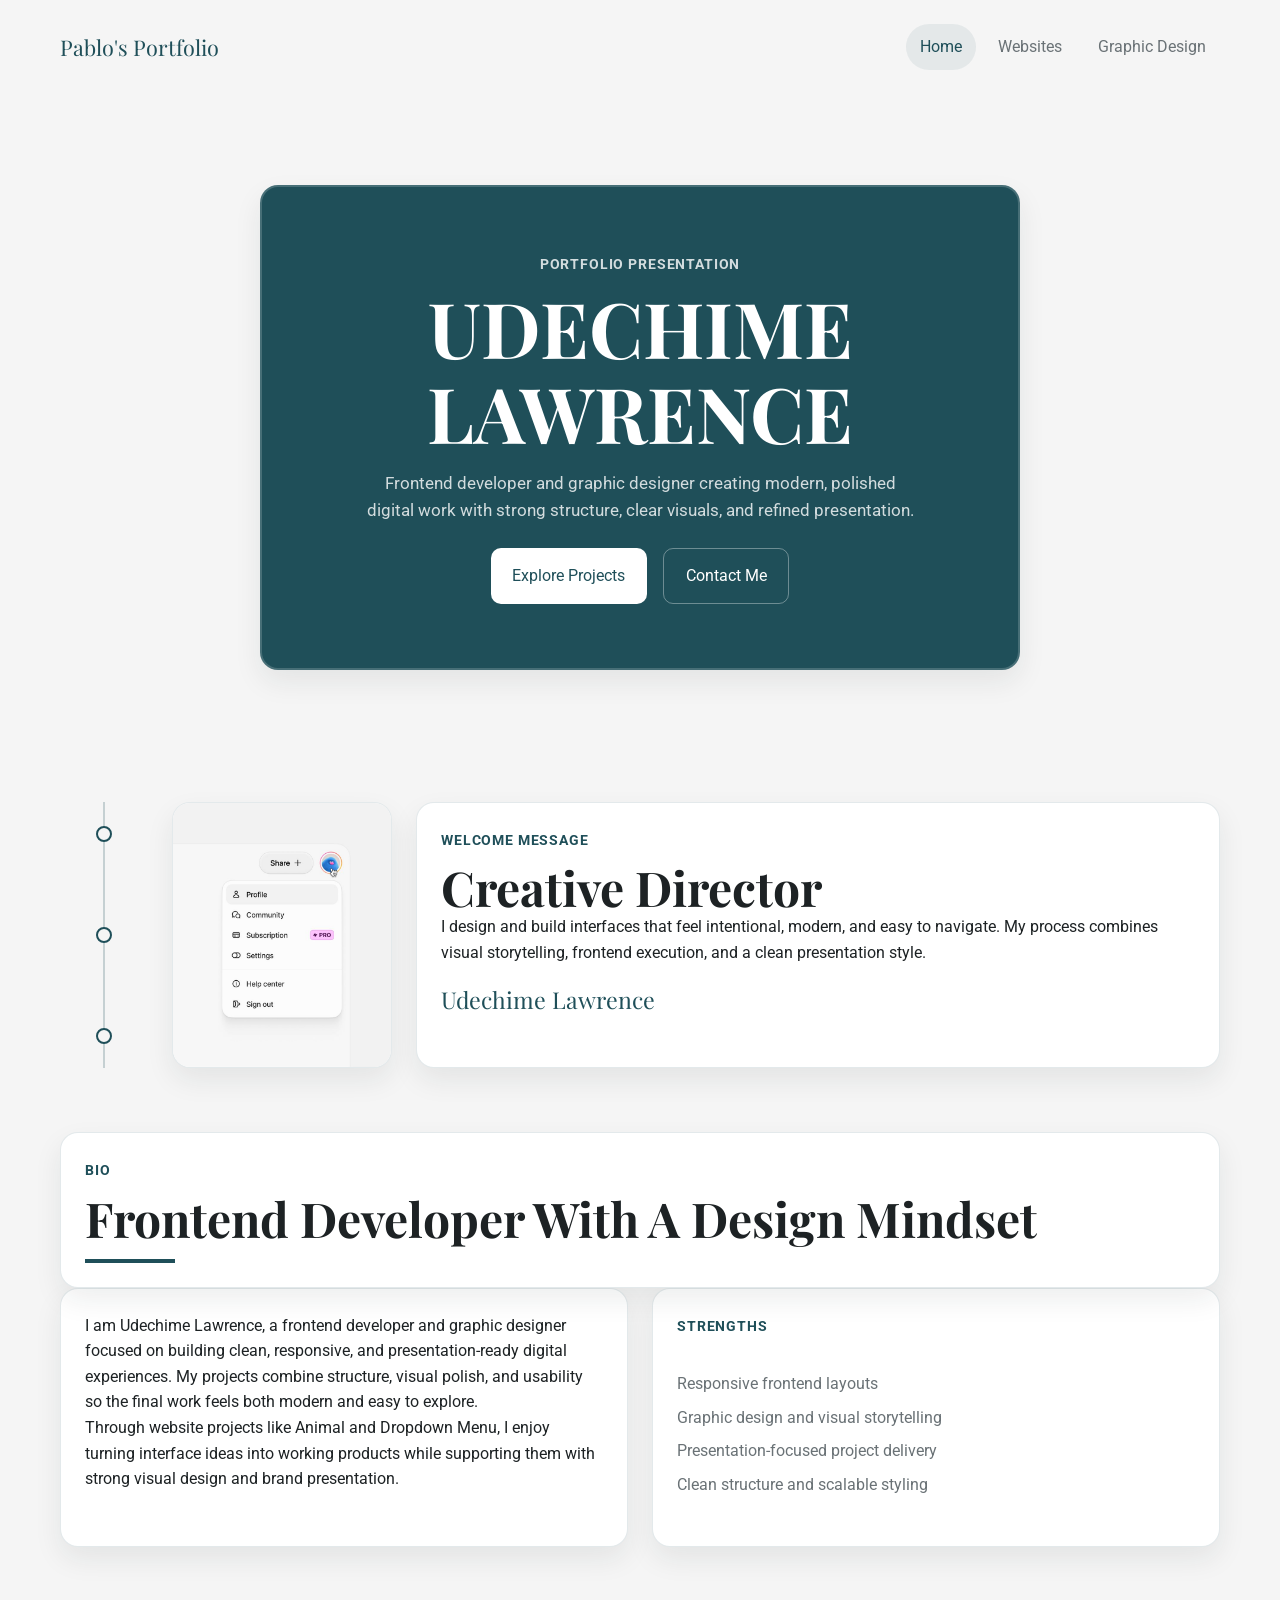
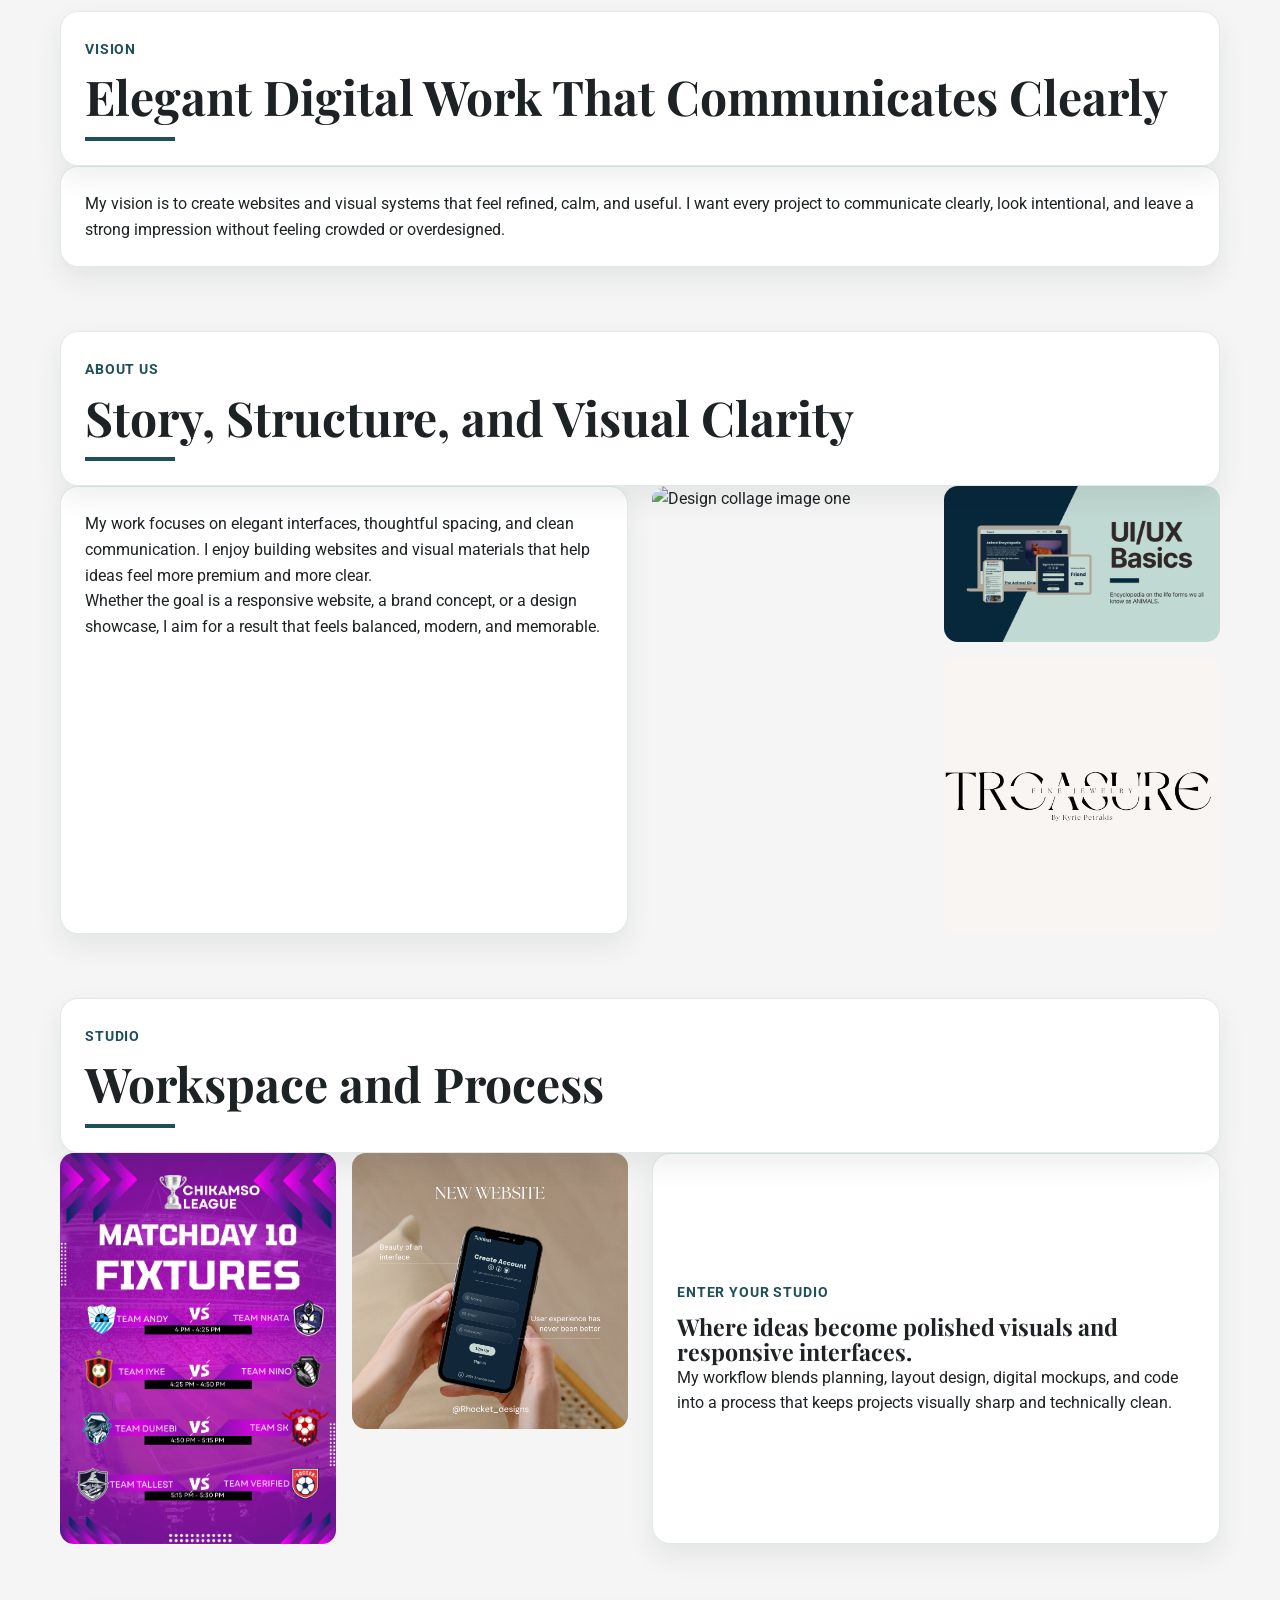
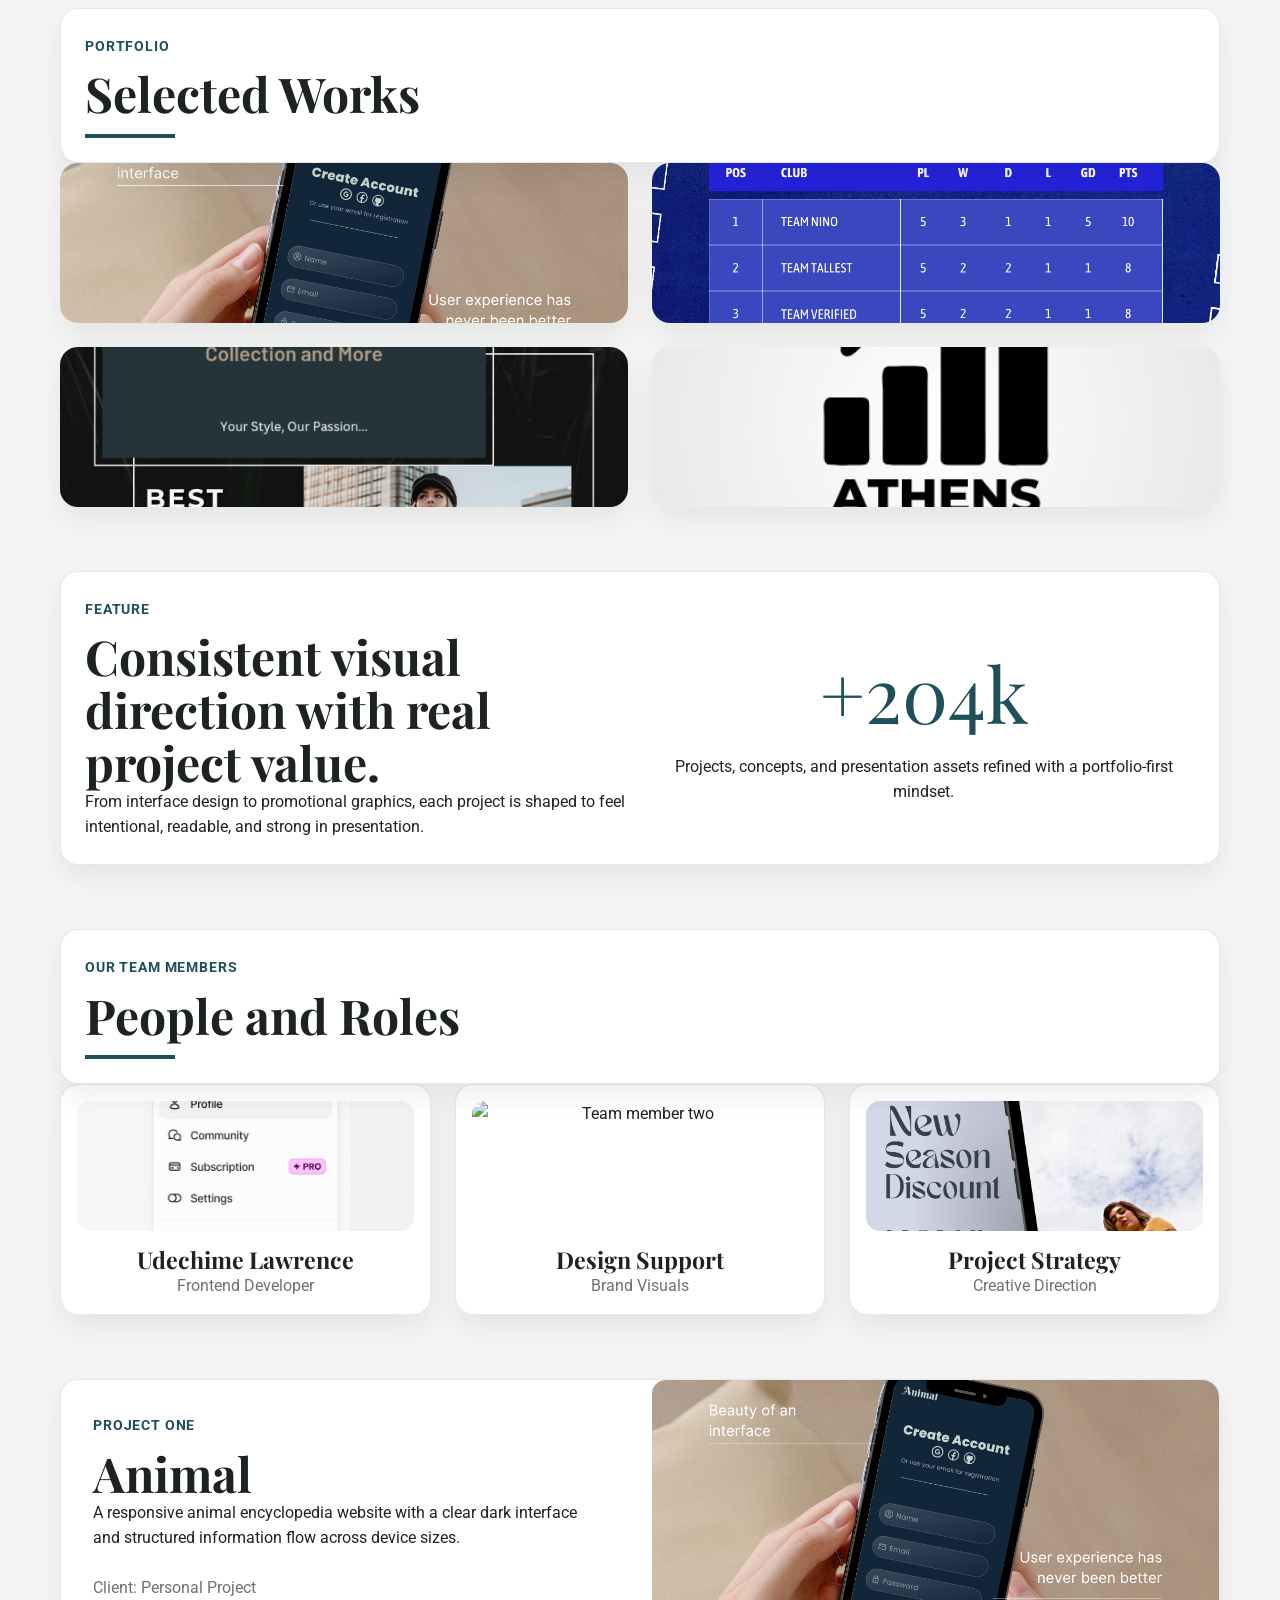
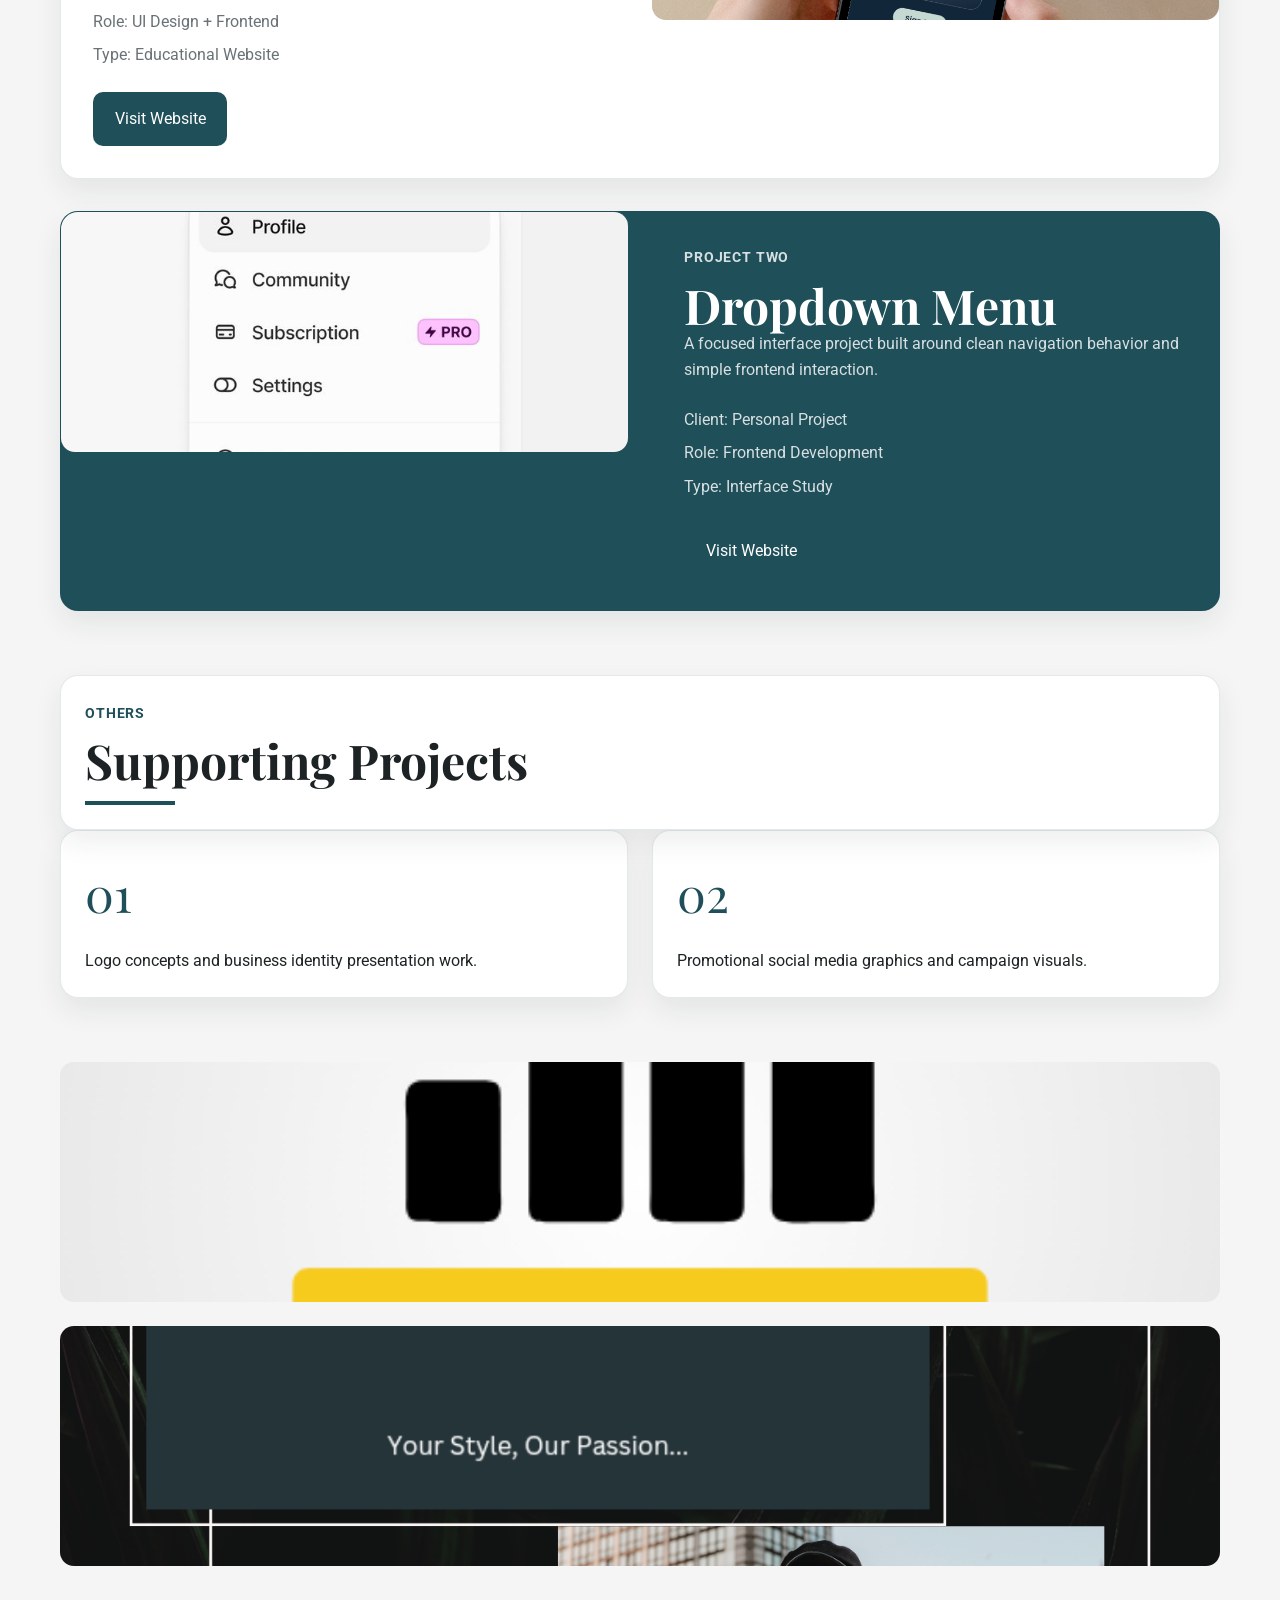
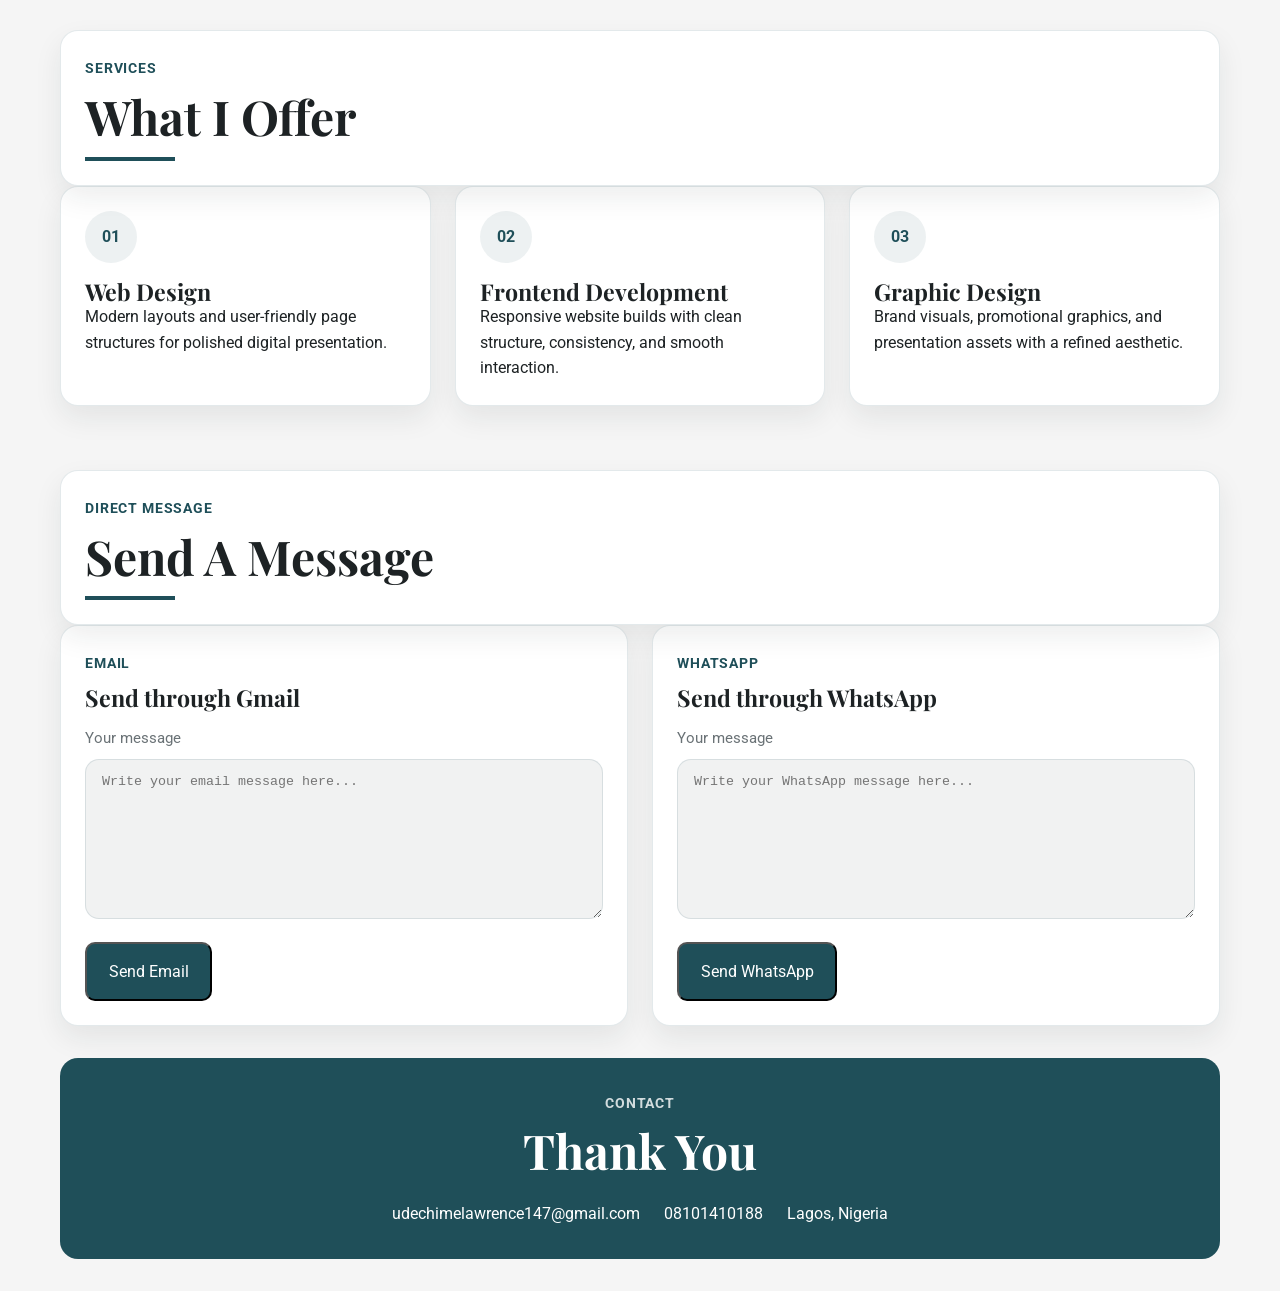
==== index.html @ 45a8489e "Add files via upload" ====
<!DOCTYPE html>
<html lang="en">
<head>
  <meta charset="UTF-8">
  <meta name="viewport" content="width=device-width, initial-scale=1.0">
  <title>Pablo's Portfolio | Home</title>
  <link rel="preconnect" href="https://fonts.googleapis.com">
  <link rel="preconnect" href="https://fonts.gstatic.com" crossorigin>
  <link href="https://fonts.googleapis.com/css2?family=Playfair+Display:wght@600;700;800&family=Roboto:wght@400;500;700&display=swap" rel="stylesheet">
  <link rel="stylesheet" href="styles.css">
</head>
<body>
  <header class="site-header">
    <nav class="navbar">
      <a class="brand" href="index.html">Pablo's Portfolio</a>
      <button class="menu-toggle" type="button" id="menuToggle" aria-expanded="false" aria-controls="siteMenu" aria-label="Open navigation menu">
        <span></span>
        <span></span>
        <span></span>
      </button>
      <div class="nav-links" id="siteMenu">
        <a class="active" href="index.html">Home</a>
        <a href="projects.html">Websites</a>
        <a href="designs.html">Graphic Design</a>
      </div>
    </nav>
  </header>

  <main>
    <section class="hero section reveal">
      <div class="hero-frame">
        <p class="eyebrow">Portfolio Presentation</p>
        <h1>UDECHIME LAWRENCE</h1>
        <p class="lead">
          Frontend developer and graphic designer creating modern, polished digital work with
          strong structure, clear visuals, and refined presentation.
        </p>
        <div class="hero-actions">
          <a class="button primary" href="projects.html">Explore Projects</a>
          <a class="button secondary" href="#contact">Contact Me</a>
        </div>
      </div>
    </section>

    <section class="section welcome-section reveal">
      <div class="timeline-rail" aria-hidden="true">
        <span></span>
        <span></span>
        <span></span>
      </div>
      <div class="welcome-layout">
        <div class="welcome-profile">
          <img src="images/img 12.jpg" alt="Udechime Lawrence portrait placeholder">
        </div>
        <div class="welcome-copy surface-card">
          <p class="eyebrow">Welcome Message</p>
          <h2>Creative Director</h2>
          <p>
            I design and build interfaces that feel intentional, modern, and easy to navigate.
            My process combines visual storytelling, frontend execution, and a clean presentation style.
          </p>
          <p class="signature">Udechime Lawrence</p>
        </div>
      </div>
    </section>

    <section class="section reveal">
      <div class="section-heading">
        <p class="eyebrow">Bio</p>
        <h2>Frontend Developer With A Design Mindset</h2>
      </div>
      <div class="about-grid">
        <div class="surface-card">
          <p>
            I am Udechime Lawrence, a frontend developer and graphic designer focused on building
            clean, responsive, and presentation-ready digital experiences. My projects combine
            structure, visual polish, and usability so the final work feels both modern and easy to explore.
          </p>
          <p>
            Through website projects like Animal and Dropdown Menu, I enjoy turning interface ideas
            into working products while supporting them with strong visual design and brand presentation.
          </p>
        </div>
        <div class="surface-card">
          <p class="eyebrow">Strengths</p>
          <ul class="case-meta">
            <li>Responsive frontend layouts</li>
            <li>Graphic design and visual storytelling</li>
            <li>Presentation-focused project delivery</li>
            <li>Clean structure and scalable styling</li>
          </ul>
        </div>
      </div>
    </section>

    <section class="section reveal">
      <div class="section-heading">
        <p class="eyebrow">Vision</p>
        <h2>Elegant Digital Work That Communicates Clearly</h2>
      </div>
      <div class="surface-card">
        <p>
          My vision is to create websites and visual systems that feel refined, calm, and useful.
          I want every project to communicate clearly, look intentional, and leave a strong impression
          without feeling crowded or overdesigned.
        </p>
      </div>
    </section>

    <section class="section reveal">
      <div class="section-heading">
        <p class="eyebrow">About Us</p>
        <h2>Story, Structure, and Visual Clarity</h2>
      </div>
      <div class="about-grid">
        <div class="about-copy surface-card">
          <p>
            My work focuses on elegant interfaces, thoughtful spacing, and clean communication.
            I enjoy building websites and visual materials that help ideas feel more premium and more clear.
          </p>
          <p>
            Whether the goal is a responsive website, a brand concept, or a design showcase,
            I aim for a result that feels balanced, modern, and memorable.
          </p>
        </div>
        <div class="about-collage">
          <img src="images/img 4.png" alt="Design collage image one">
          <img src="images/img 5.png" alt="Design collage image two">
          <img src="images/img 6.png" alt="Design collage image three">
        </div>
      </div>
    </section>

    <section class="section reveal">
      <div class="section-heading">
        <p class="eyebrow">Studio</p>
        <h2>Workspace and Process</h2>
      </div>
      <div class="studio-grid">
        <div class="studio-images">
          <img src="images/img 7.png" alt="Studio showcase image one">
          <img src="images/img 1.png" alt="Studio showcase image two">
        </div>
        <article class="studio-card">
          <p class="eyebrow">Enter Your Studio</p>
          <h3>Where ideas become polished visuals and responsive interfaces.</h3>
          <p>
            My workflow blends planning, layout design, digital mockups, and code into a process
            that keeps projects visually sharp and technically clean.
          </p>
        </article>
      </div>
    </section>

    <section class="section reveal">
      <div class="section-heading">
        <p class="eyebrow">Portfolio</p>
        <h2>Selected Works</h2>
      </div>
      <div class="portfolio-grid">
        <article class="portfolio-item"><img src="images/img 1.png" alt="Portfolio item one"></article>
        <article class="portfolio-item"><img src="images/img 2.png" alt="Portfolio item two"></article>
        <article class="portfolio-item"><img src="images/img 3.png" alt="Portfolio item three"></article>
        <article class="portfolio-item"><img src="images/img 10.png" alt="Portfolio item four"></article>
      </div>
    </section>

    <section class="section reveal">
      <div class="feature-stat surface-card">
        <div>
          <p class="eyebrow">Feature</p>
          <h2>Consistent visual direction with real project value.</h2>
          <p>
            From interface design to promotional graphics, each project is shaped to feel intentional,
            readable, and strong in presentation.
          </p>
        </div>
        <div class="stat-display">
          <span class="counter" data-target="256">0</span>
          <p>Projects, concepts, and presentation assets refined with a portfolio-first mindset.</p>
        </div>
      </div>
    </section>

    <section class="section reveal">
      <div class="section-heading">
        <p class="eyebrow">Our Team Members</p>
        <h2>People and Roles</h2>
      </div>
      <div class="team-grid">
        <article class="team-card">
          <img src="images/img 12.jpg" alt="Team member one">
          <h3>Udechime Lawrence</h3>
          <p>Frontend Developer</p>
        </article>
        <article class="team-card">
          <img src="images/img 4.png" alt="Team member two">
          <h3>Design Support</h3>
          <p>Brand Visuals</p>
        </article>
        <article class="team-card">
          <img src="images/img 8.png" alt="Team member three">
          <h3>Project Strategy</h3>
          <p>Creative Direction</p>
        </article>
      </div>
    </section>

    <section class="section project-showcase reveal">
      <article class="case-study case-study-light">
        <div class="case-copy">
          <p class="eyebrow">Project One</p>
          <h2>Animal</h2>
          <p>
            A responsive animal encyclopedia website with a clear dark interface and structured
            information flow across device sizes.
          </p>
          <ul class="case-meta">
            <li>Client: Personal Project</li>
            <li>Role: UI Design + Frontend</li>
            <li>Type: Educational Website</li>
          </ul>
          <a class="button primary" href="https://pabloslic.github.io/Animal/" target="_blank" rel="noreferrer">Visit Website</a>
        </div>
        <div class="case-media">
          <img src="images/img 1.png" alt="Animal project preview">
        </div>
      </article>

      <article class="case-study case-study-dark">
        <div class="case-media">
          <img src="images/img 12.jpg" alt="Dropdown menu project preview">
        </div>
        <div class="case-copy">
          <p class="eyebrow">Project Two</p>
          <h2>Dropdown Menu</h2>
          <p>
            A focused interface project built around clean navigation behavior and simple frontend interaction.
          </p>
          <ul class="case-meta">
            <li>Client: Personal Project</li>
            <li>Role: Frontend Development</li>
            <li>Type: Interface Study</li>
          </ul>
          <a class="button primary" href="https://pabloslic.github.io/Dropdown-Menu/" target="_blank" rel="noreferrer">Visit Website</a>
        </div>
      </article>
    </section>

    <section class="section reveal">
      <div class="section-heading">
        <p class="eyebrow">Others</p>
        <h2>Supporting Projects</h2>
      </div>
      <div class="others-grid">
        <article class="other-card">
          <span class="other-number">01</span>
          <p>Logo concepts and business identity presentation work.</p>
        </article>
        <article class="other-card">
          <span class="other-number">02</span>
          <p>Promotional social media graphics and campaign visuals.</p>
        </article>
      </div>
    </section>

    <section class="section reveal">
      <div class="image-showcase">
        <img src="images/img 11.png" alt="Full width showcase one">
        <img src="images/img 3.png" alt="Full width showcase two">
      </div>
    </section>

    <section class="section reveal">
      <div class="section-heading">
        <p class="eyebrow">Services</p>
        <h2>What I Offer</h2>
      </div>
      <div class="services-grid">
        <article class="service-card">
          <div class="service-icon">01</div>
          <h3>Web Design</h3>
          <p>Modern layouts and user-friendly page structures for polished digital presentation.</p>
        </article>
        <article class="service-card">
          <div class="service-icon">02</div>
          <h3>Frontend Development</h3>
          <p>Responsive website builds with clean structure, consistency, and smooth interaction.</p>
        </article>
        <article class="service-card">
          <div class="service-icon">03</div>
          <h3>Graphic Design</h3>
          <p>Brand visuals, promotional graphics, and presentation assets with a refined aesthetic.</p>
        </article>
      </div>
    </section>

    <section class="section reveal" id="direct-contact">
      <div class="section-heading">
        <p class="eyebrow">Direct Message</p>
        <h2>Send A Message</h2>
      </div>
      <div class="message-grid">
        <article class="message-card">
          <p class="eyebrow">Email</p>
          <h3>Send through Gmail</h3>
          <label class="message-label" for="emailMessage">Your message</label>
          <textarea id="emailMessage" class="message-input" placeholder="Write your email message here..."></textarea>
          <button class="button primary" type="button" id="emailSendButton">Send Email</button>
        </article>
        <article class="message-card">
          <p class="eyebrow">WhatsApp</p>
          <h3>Send through WhatsApp</h3>
          <label class="message-label" for="whatsappMessage">Your message</label>
          <textarea id="whatsappMessage" class="message-input" placeholder="Write your WhatsApp message here..."></textarea>
          <button class="button primary" type="button" id="whatsappSendButton">Send WhatsApp</button>
        </article>
      </div>
    </section>
  </main>

  <footer class="site-footer footer-panel reveal" id="contact">
    <p class="eyebrow">Contact</p>
    <h2>Thank You</h2>
    <div class="footer-contacts">
      <a href="mailto:udechimelawrence147@gmail.com">udechimelawrence147@gmail.com</a>
      <a href="https://wa.me/2348101410188" target="_blank" rel="noreferrer">08101410188</a>
      <span>Lagos, Nigeria</span>
    </div>
  </footer>

  <script src="script.js"></script>
</body>
</html>
---- styles.css ----
:root {
  --bg: #f5f5f5;
  --surface: #ffffff;
  --surface-soft: #f1f2f2;
  --primary: #1f4f59;
  --primary-dark: #173d45;
  --text: #1d2224;
  --muted: #6a7276;
  --line: rgba(31, 79, 89, 0.12);
  --shadow: 0 12px 28px rgba(20, 33, 38, 0.08);
  --radius: 18px;
  --space-1: 8px;
  --space-2: 16px;
  --space-3: 24px;
  --space-4: 32px;
  --space-5: 40px;
}

* {
  box-sizing: border-box;
  margin: 0;
  padding: 0;
}

html {
  scroll-behavior: smooth;
}

body {
  min-height: 100vh;
  font-family: "Roboto", sans-serif;
  color: var(--text);
  background: var(--bg);
  line-height: 1.6;
}

img {
  display: block;
  max-width: 100%;
}

a {
  color: inherit;
  text-decoration: none;
}

button {
  font: inherit;
}

.site-header,
.site-footer,
.section {
  width: min(1160px, calc(100% - 2rem));
  margin: 0 auto;
}

.site-header {
  padding: var(--space-3) 0 var(--space-2);
}

.navbar {
  display: flex;
  align-items: center;
  justify-content: space-between;
  gap: var(--space-2);
  position: relative;
}

.brand {
  font-family: "Playfair Display", serif;
  font-size: 1.35rem;
  color: var(--primary);
}

.nav-links {
  display: flex;
  flex-wrap: wrap;
  gap: var(--space-1);
}

.menu-toggle {
  display: none;
  width: 48px;
  height: 48px;
  border: 1px solid var(--line);
  border-radius: 12px;
  background: var(--surface);
  align-items: center;
  justify-content: center;
  flex-direction: column;
  gap: 5px;
  cursor: pointer;
}

.menu-toggle span {
  width: 18px;
  height: 2px;
  background: var(--primary);
  border-radius: 999px;
}

.nav-links a {
  padding: 10px 14px;
  border-radius: 999px;
  color: var(--muted);
  transition: color 0.3s ease, background 0.3s ease;
}

.nav-links a:hover,
.nav-links a.active {
  background: rgba(31, 79, 89, 0.08);
  color: var(--primary);
}

.section {
  padding: var(--space-4) 0;
}

.reveal {
  opacity: 0;
  transform: translateY(24px);
  transition: opacity 0.6s ease, transform 0.6s ease;
}

.reveal.is-visible {
  opacity: 1;
  transform: translateY(0);
}

.eyebrow {
  display: inline-block;
  margin-bottom: 10px;
  color: var(--primary);
  font-size: 0.88rem;
  font-weight: 700;
  letter-spacing: 0.06em;
  text-transform: uppercase;
}

h1,
h2,
h3 {
  font-family: "Playfair Display", serif;
  line-height: 1.1;
}

h1 {
  font-size: clamp(3rem, 6vw, 5.2rem);
}

h2 {
  font-size: clamp(2rem, 4vw, 3rem);
}

h3 {
  font-size: 1.45rem;
}

.lead {
  max-width: 56ch;
  color: var(--muted);
  font-size: 1.05rem;
}

.button {
  display: inline-flex;
  align-items: center;
  justify-content: center;
  padding: 0.9rem 1.35rem;
  border-radius: 10px;
  transition: transform 0.3s ease, box-shadow 0.3s ease, background 0.3s ease;
}

.button:hover {
  transform: translateY(-2px);
  box-shadow: 0 12px 24px rgba(31, 79, 89, 0.15);
}

.button.primary {
  background: var(--primary);
  color: #fff;
}

.button.primary:hover {
  background: var(--primary-dark);
}

.button.secondary {
  border: 1px solid var(--line);
  background: var(--surface);
  color: var(--primary);
}

.hero {
  display: grid;
  place-items: center;
  min-height: 76vh;
}

.hero-frame {
  width: min(760px, 100%);
  padding: clamp(2rem, 5vw, 4rem);
  border: 2px solid rgba(255, 255, 255, 0.18);
  border-radius: var(--radius);
  background: var(--primary);
  color: #fff;
  text-align: center;
  box-shadow: var(--shadow);
}

.hero-frame .eyebrow,
.hero-frame .lead {
  color: rgba(255, 255, 255, 0.8);
}

.hero-frame .lead {
  margin: 1rem auto 0;
}

.hero-actions {
  display: flex;
  justify-content: center;
  flex-wrap: wrap;
  gap: var(--space-2);
  margin-top: var(--space-3);
}

.hero-frame .button.primary {
  background: #fff;
  color: var(--primary);
}

.hero-frame .button.secondary {
  border-color: rgba(255, 255, 255, 0.35);
  background: transparent;
  color: #fff;
}

.welcome-section {
  display: grid;
  grid-template-columns: 88px minmax(0, 1fr);
  gap: var(--space-3);
  align-items: stretch;
}

.timeline-rail {
  position: relative;
  display: flex;
  justify-content: center;
}

.timeline-rail::before {
  content: "";
  position: absolute;
  top: 0;
  bottom: 0;
  width: 2px;
  background: rgba(31, 79, 89, 0.22);
}

.timeline-rail span {
  position: absolute;
  width: 16px;
  height: 16px;
  border-radius: 50%;
  border: 2px solid var(--primary);
  background: var(--bg);
}

.timeline-rail span:nth-child(1) {
  top: 24px;
}

.timeline-rail span:nth-child(2) {
  top: 50%;
  transform: translateY(-50%);
}

.timeline-rail span:nth-child(3) {
  bottom: 24px;
}

.welcome-layout,
.about-grid,
.studio-grid,
.feature-stat,
.case-study {
  display: grid;
  gap: var(--space-3);
}

.welcome-layout {
  grid-template-columns: 220px minmax(0, 1fr);
}

.welcome-profile,
.surface-card,
.studio-card,
.team-card,
.service-card,
.other-card,
.project-card,
.gallery-card,
.case-study,
.section-heading,
.info-card,
.contact-item {
  background: var(--surface);
  border: 1px solid var(--line);
  border-radius: var(--radius);
  box-shadow: var(--shadow);
}

.welcome-profile {
  overflow: hidden;
}

.welcome-profile img {
  width: 100%;
  height: 100%;
  object-fit: cover;
  max-height: 320px;
}

.welcome-copy,
.surface-card,
.studio-card,
.section-heading,
.info-card,
.project-content,
.service-card,
.other-card {
  padding: var(--space-3);
}

.signature {
  margin-top: var(--space-2);
  font-family: "Playfair Display", serif;
  font-size: 1.45rem;
  color: var(--primary);
}

.about-grid,
.studio-grid,
.feature-stat {
  grid-template-columns: repeat(2, minmax(0, 1fr));
}

.about-collage {
  display: grid;
  grid-template-columns: repeat(2, minmax(0, 1fr));
  gap: var(--space-2);
}

.about-collage img:first-child {
  grid-row: span 2;
  height: 100%;
}

.about-collage img,
.studio-images img,
.portfolio-item img,
.team-card img,
.case-media img,
.image-showcase img,
.gallery-card img,
.project-image img,
.project-preview-row img {
  width: 100%;
  object-fit: cover;
  border-radius: 14px;
}

.studio-images {
  display: grid;
  grid-template-columns: repeat(2, minmax(0, 1fr));
  gap: var(--space-2);
}

.studio-card {
  display: flex;
  flex-direction: column;
  justify-content: center;
}

.portfolio-grid,
.services-grid,
.team-grid,
.project-grid,
.gallery-grid,
.message-grid {
  display: grid;
  gap: var(--space-3);
}

.portfolio-grid {
  grid-template-columns: repeat(2, minmax(0, 1fr));
}

.portfolio-item {
  overflow: hidden;
  border-radius: var(--radius);
  box-shadow: var(--shadow);
}

.portfolio-item img {
  height: 160px;
  transition: transform 0.3s ease, box-shadow 0.3s ease;
}

.portfolio-item:hover img,
.gallery-card:hover img {
  transform: scale(1.03);
}

.feature-stat {
  align-items: center;
}

.stat-display {
  text-align: center;
}

.counter {
  display: block;
  font-family: "Playfair Display", serif;
  font-size: clamp(3rem, 6vw, 5rem);
  color: var(--primary);
}

.team-grid,
.services-grid {
  grid-template-columns: repeat(3, minmax(0, 1fr));
}

.message-grid {
  grid-template-columns: repeat(2, minmax(0, 1fr));
}

.team-card {
  padding: var(--space-2);
  text-align: center;
  transition: transform 0.3s ease, box-shadow 0.3s ease;
}

.team-card:hover {
  transform: translateY(-6px);
  box-shadow: 0 18px 34px rgba(31, 79, 89, 0.14);
}

.team-card img {
  height: 130px;
  margin-bottom: var(--space-2);
}

.team-card p {
  color: var(--muted);
}

.project-showcase {
  display: grid;
  gap: var(--space-4);
}

.case-study {
  grid-template-columns: repeat(2, minmax(0, 1fr));
  overflow: hidden;
}

.case-study-light {
  background: var(--surface);
}

.case-study-dark {
  background: var(--primary);
  color: #fff;
}

.case-study-dark .eyebrow,
.case-study-dark .case-meta,
.case-study-dark p {
  color: rgba(255, 255, 255, 0.82);
}

.case-copy {
  padding: var(--space-4);
}

.case-meta {
  list-style: none;
  margin: var(--space-3) 0;
  color: var(--muted);
  display: grid;
  gap: var(--space-1);
}

.case-media {
  min-height: 100%;
}

.case-media img {
  height: 240px;
}

.others-grid {
  display: grid;
  grid-template-columns: repeat(2, minmax(0, 1fr));
  gap: var(--space-3);
}

.other-number {
  display: block;
  margin-bottom: var(--space-2);
  font-family: "Playfair Display", serif;
  font-size: 3rem;
  color: var(--primary);
}

.image-showcase {
  display: grid;
  gap: var(--space-3);
}

.image-showcase img {
  max-height: 240px;
}

.service-icon {
  display: inline-flex;
  align-items: center;
  justify-content: center;
  width: 52px;
  height: 52px;
  margin-bottom: var(--space-2);
  border-radius: 50%;
  background: rgba(31, 79, 89, 0.08);
  color: var(--primary);
  font-weight: 700;
}

.service-card {
  transition: transform 0.3s ease, box-shadow 0.3s ease;
}

.service-card:hover {
  transform: translateY(-6px);
  box-shadow: 0 18px 34px rgba(31, 79, 89, 0.14);
}

.message-card {
  background: var(--surface);
  border: 1px solid var(--line);
  border-radius: var(--radius);
  box-shadow: var(--shadow);
  padding: var(--space-3);
}

.message-card h3 {
  margin-bottom: var(--space-2);
}

.message-label {
  display: block;
  margin-bottom: var(--space-1);
  color: var(--muted);
  font-size: 0.95rem;
}

.message-input {
  width: 100%;
  min-height: 160px;
  margin-bottom: var(--space-2);
  padding: 14px 16px;
  border: 1px solid var(--line);
  border-radius: 14px;
  background: var(--surface-soft);
  color: var(--text);
  resize: vertical;
  outline: none;
}

.message-input:focus {
  border-color: rgba(31, 79, 89, 0.35);
  box-shadow: 0 0 0 3px rgba(31, 79, 89, 0.08);
}

.footer-panel {
  margin-bottom: var(--space-4);
  padding: var(--space-4);
  background: var(--primary);
  color: #fff;
  border-radius: var(--radius);
  text-align: center;
}

.footer-panel .eyebrow {
  color: rgba(255, 255, 255, 0.8);
}

.footer-contacts {
  display: flex;
  justify-content: center;
  flex-wrap: wrap;
  gap: var(--space-3);
  margin-top: var(--space-3);
}

.section-heading {
  position: relative;
}

.section-heading::after {
  content: "";
  display: block;
  width: 90px;
  height: 4px;
  margin-top: 14px;
  background: var(--primary);
}

.project-grid {
  grid-template-columns: repeat(2, minmax(0, 1fr));
}

.project-card {
  overflow: hidden;
}

.project-image {
  padding: var(--space-2);
}

.project-image img {
  height: 300px;
}

.project-tag {
  margin-bottom: 10px;
  color: var(--primary);
  font-weight: 700;
  letter-spacing: 0.04em;
  text-transform: uppercase;
  font-size: 0.82rem;
}

.project-preview-row {
  display: grid;
  grid-template-columns: repeat(2, minmax(0, 1fr));
  gap: var(--space-2);
  margin: var(--space-3) 0;
}

.project-preview-row img {
  height: 140px;
}

.gallery-grid {
  grid-template-columns: repeat(3, minmax(0, 1fr));
}

.gallery-card {
  overflow: hidden;
  padding: 0;
  cursor: pointer;
  transition: transform 0.3s ease, box-shadow 0.3s ease;
}

.gallery-card:hover {
  transform: translateY(-4px);
  box-shadow: 0 18px 34px rgba(31, 79, 89, 0.14);
}

.gallery-card img {
  height: 280px;
  transition: transform 0.3s ease;
}

.lightbox {
  position: fixed;
  inset: 0;
  display: flex;
  align-items: center;
  justify-content: center;
  padding: var(--space-3);
  background: rgba(25, 31, 33, 0.78);
  opacity: 0;
  pointer-events: none;
  transition: opacity 0.3s ease;
}

.lightbox.open {
  opacity: 1;
  pointer-events: auto;
}

.lightbox img {
  max-width: min(960px, 100%);
  max-height: 85vh;
  border-radius: var(--radius);
  box-shadow: 0 24px 48px rgba(0, 0, 0, 0.24);
}

.lightbox-close {
  position: absolute;
  top: 20px;
  right: 20px;
  width: 48px;
  height: 48px;
  border: none;
  border-radius: 50%;
  background: #fff;
  color: var(--primary);
  cursor: pointer;
}

@media (max-width: 960px) {
  .welcome-section,
  .welcome-layout,
  .about-grid,
  .studio-grid,
  .feature-stat,
  .case-study,
  .team-grid,
  .services-grid,
  .project-grid,
  .gallery-grid,
  .portfolio-grid,
  .others-grid,
  .message-grid {
    grid-template-columns: 1fr;
  }

  .timeline-rail {
    display: none;
  }

  .hero {
    min-height: auto;
  }
}

@media (max-width: 720px) {
  .site-header,
  .site-footer,
  .section {
    width: min(100% - 1.25rem, 1160px);
  }

  .navbar,
  .hero-actions,
  .footer-contacts {
    flex-direction: column;
    align-items: stretch;
  }

  .menu-toggle {
    display: inline-flex;
    align-self: flex-end;
  }

  .nav-links {
    position: absolute;
    top: calc(100% + 12px);
    right: 0;
    left: 0;
    display: flex;
    flex-direction: column;
    padding: 12px;
    background: var(--surface);
    border: 1px solid var(--line);
    border-radius: var(--radius);
    box-shadow: var(--shadow);
    z-index: 20;
    opacity: 0;
    transform: translateY(-10px);
    pointer-events: none;
    transition: opacity 0.3s ease, transform 0.3s ease;
  }

  .nav-links.is-open {
    opacity: 1;
    transform: translateY(0);
    pointer-events: auto;
  }

  .button,
  .nav-links a {
    width: 100%;
  }

  .hero-frame,
  .welcome-copy,
  .surface-card,
  .studio-card,
  .section-heading,
  .info-card,
  .project-content,
  .case-copy,
  .service-card,
  .other-card,
  .footer-panel {
    padding: var(--space-2);
  }
}
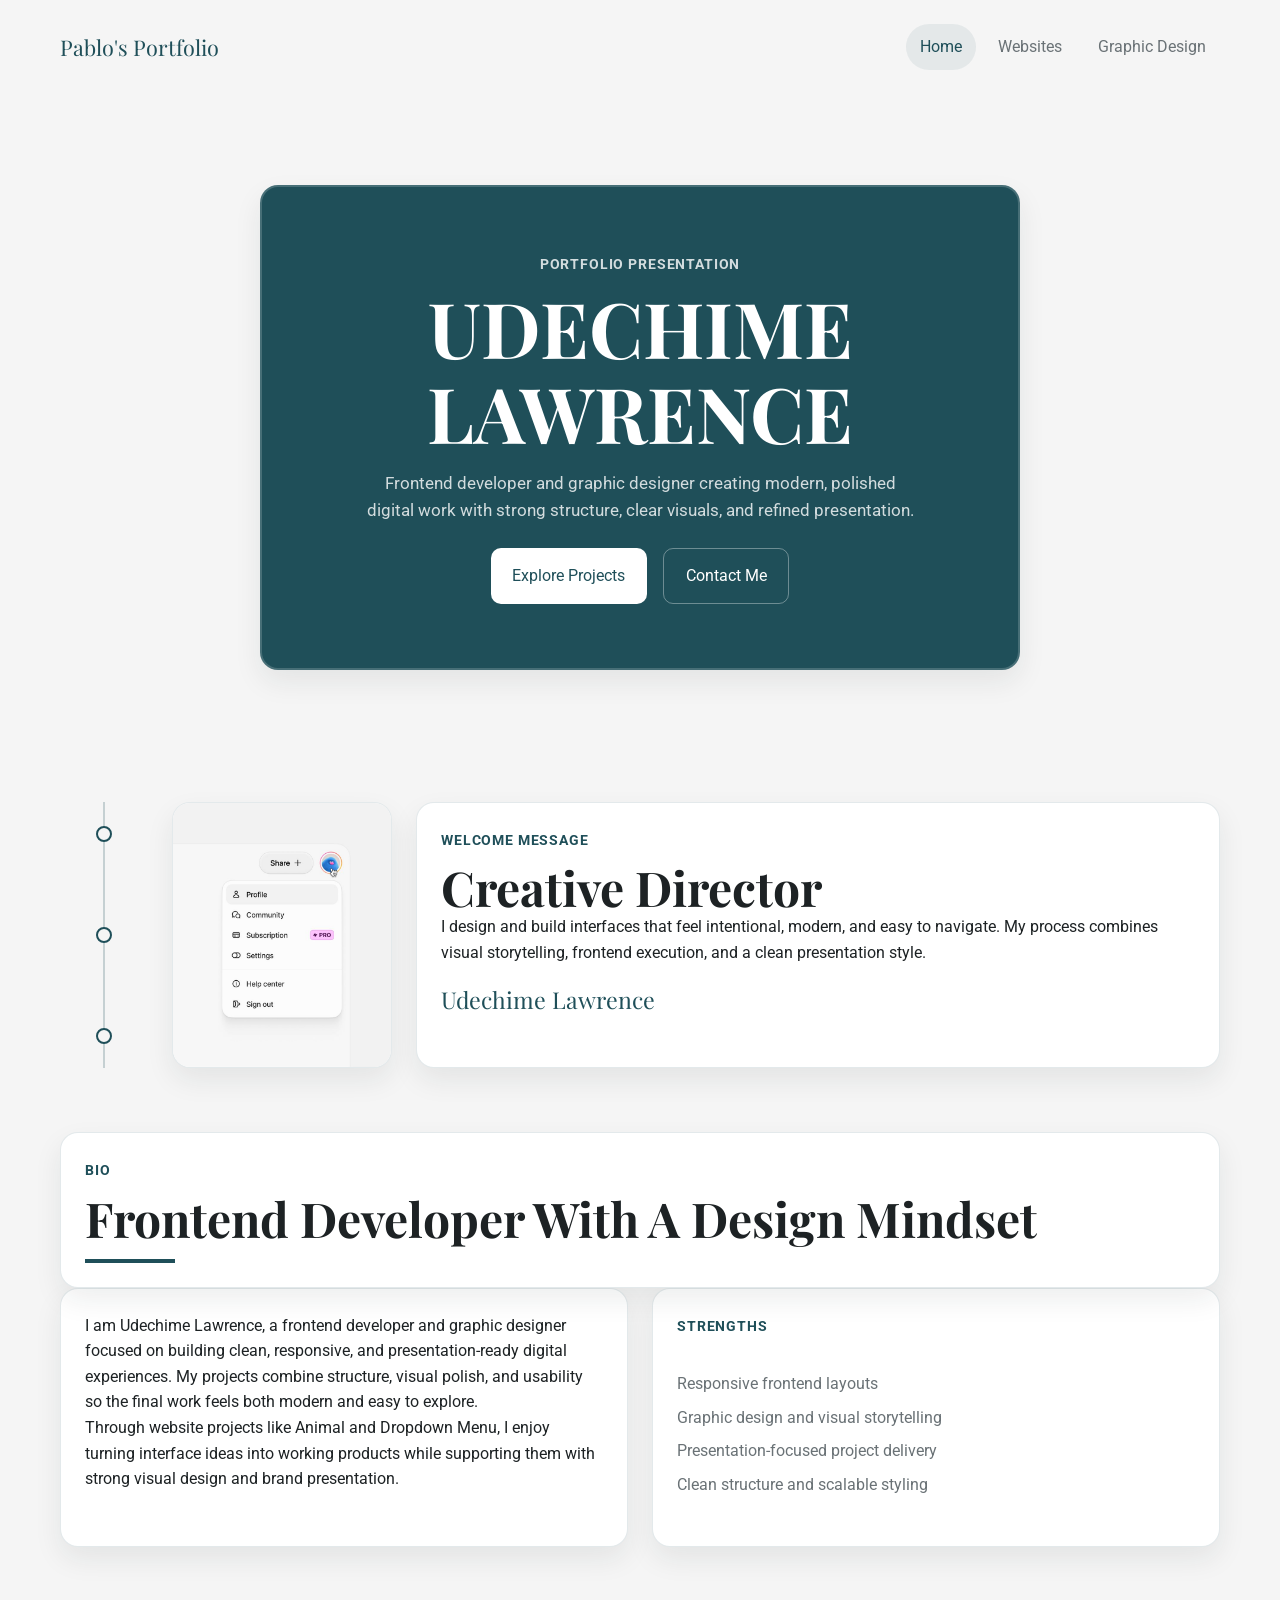
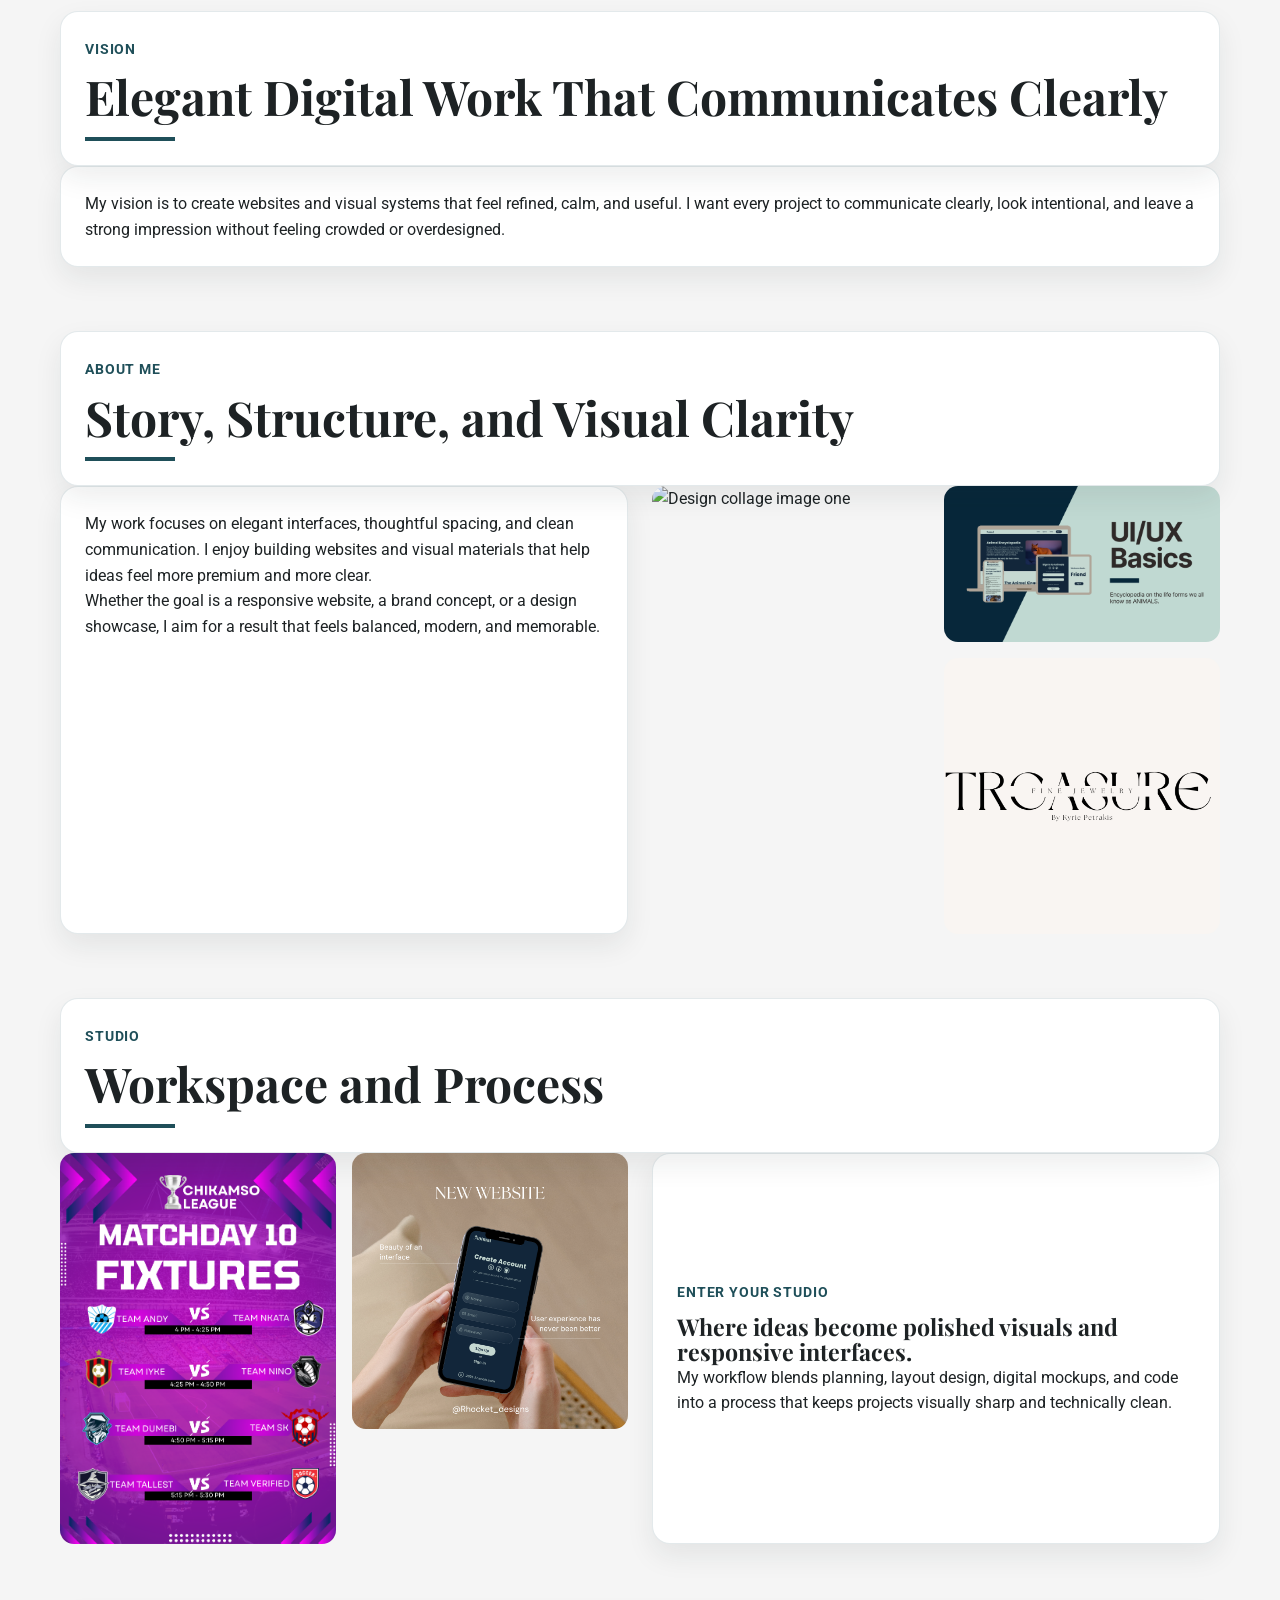
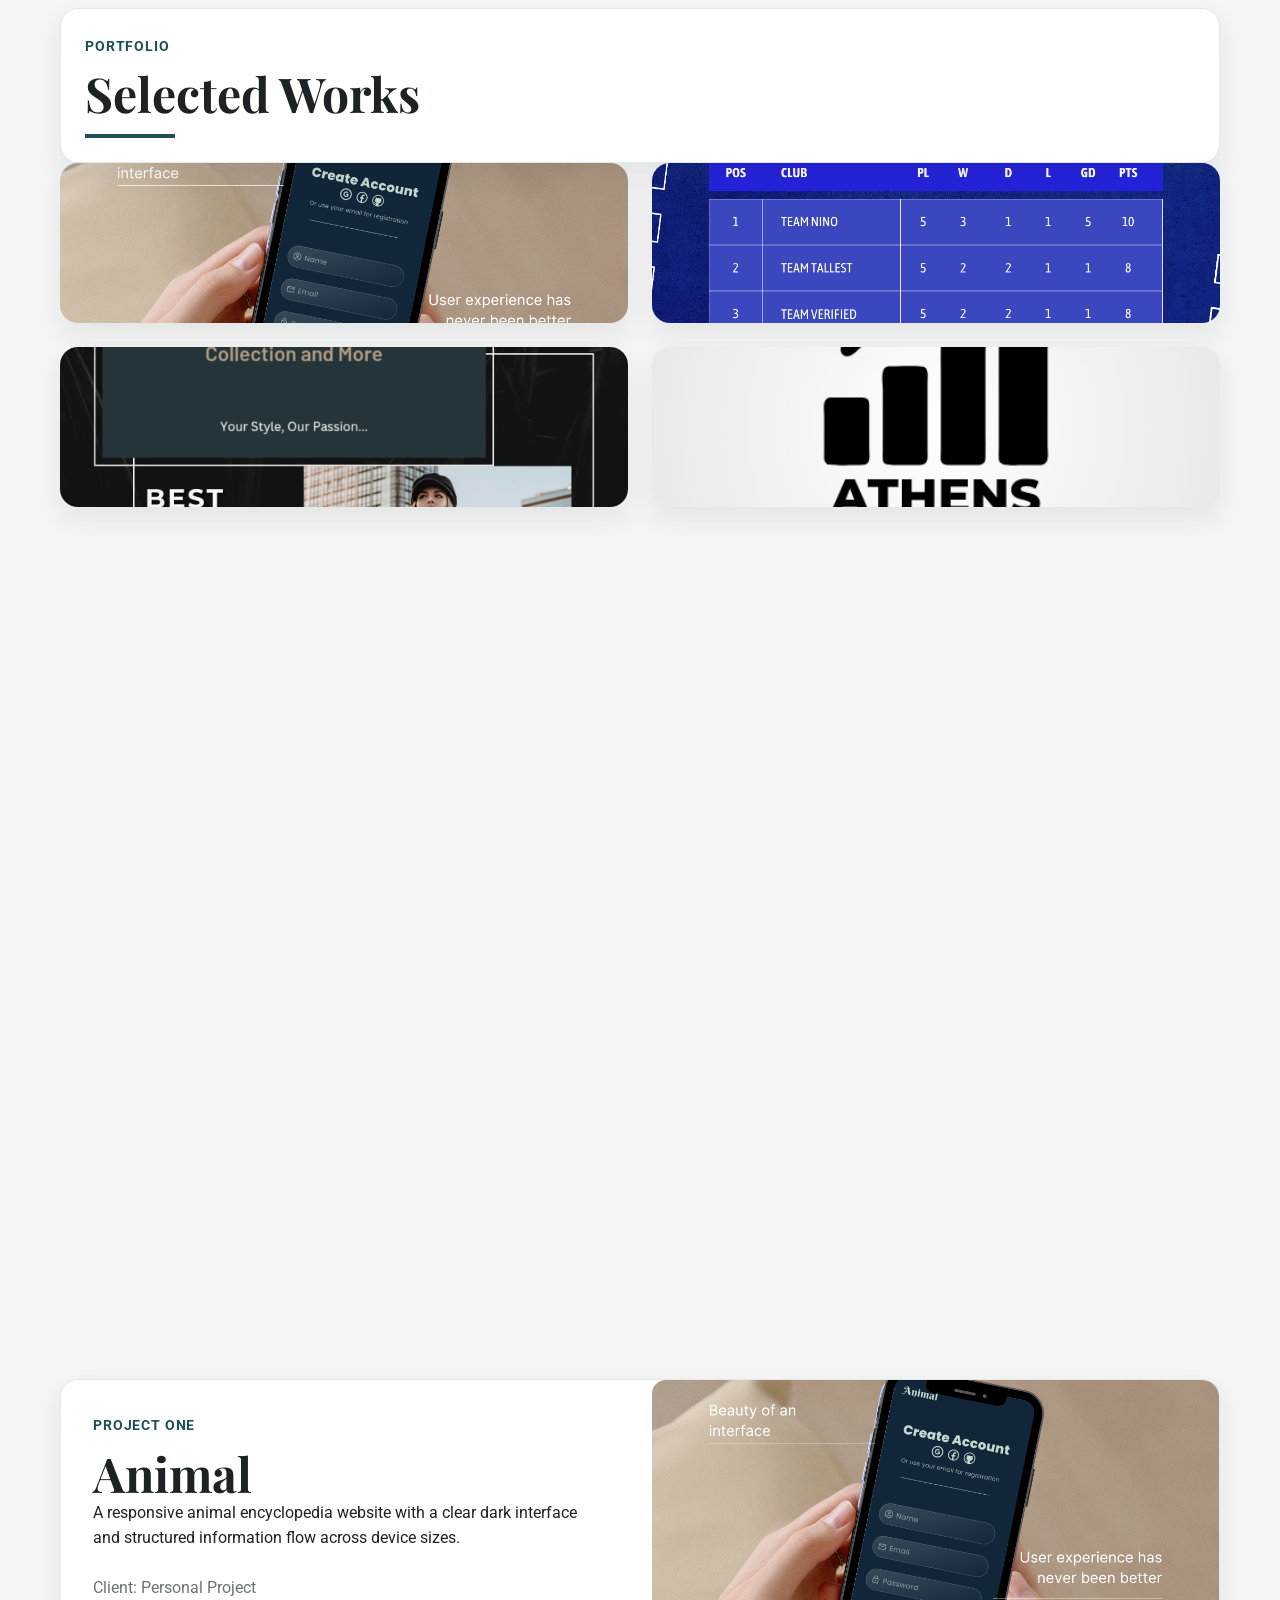
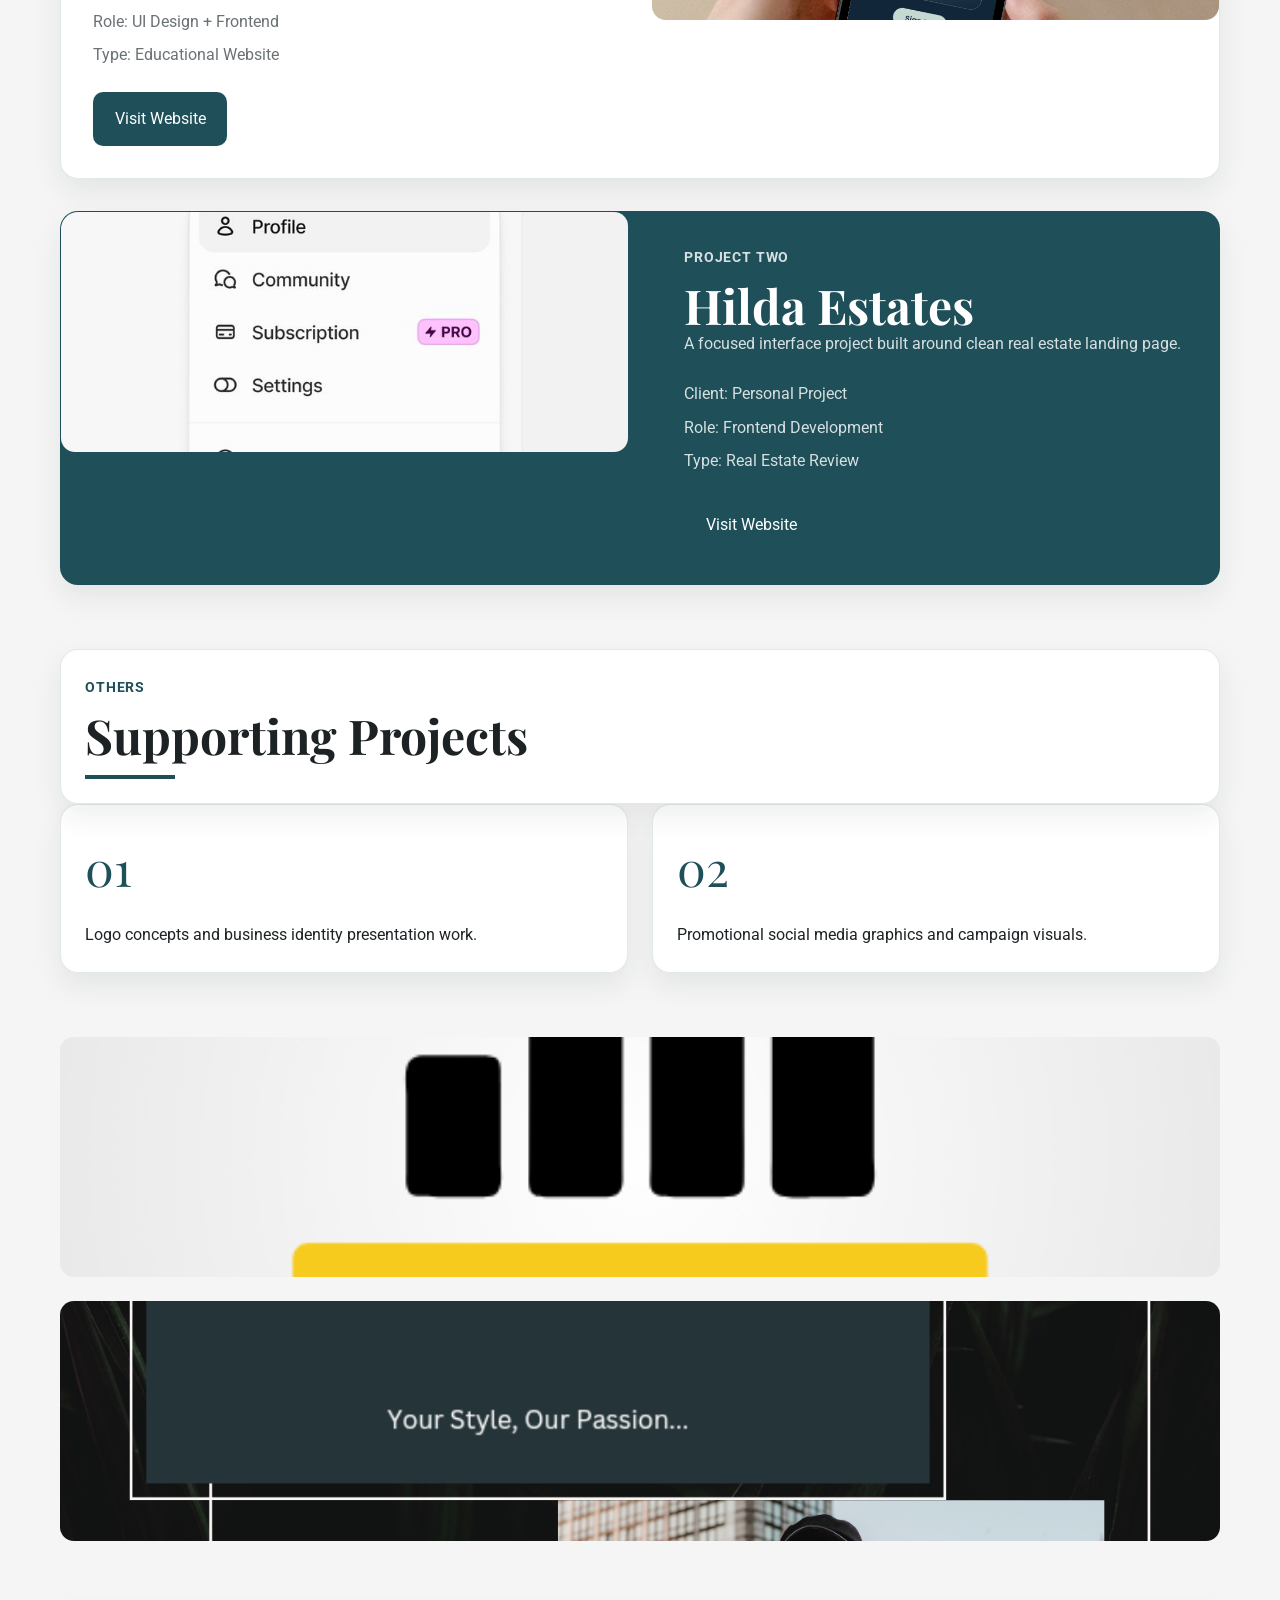
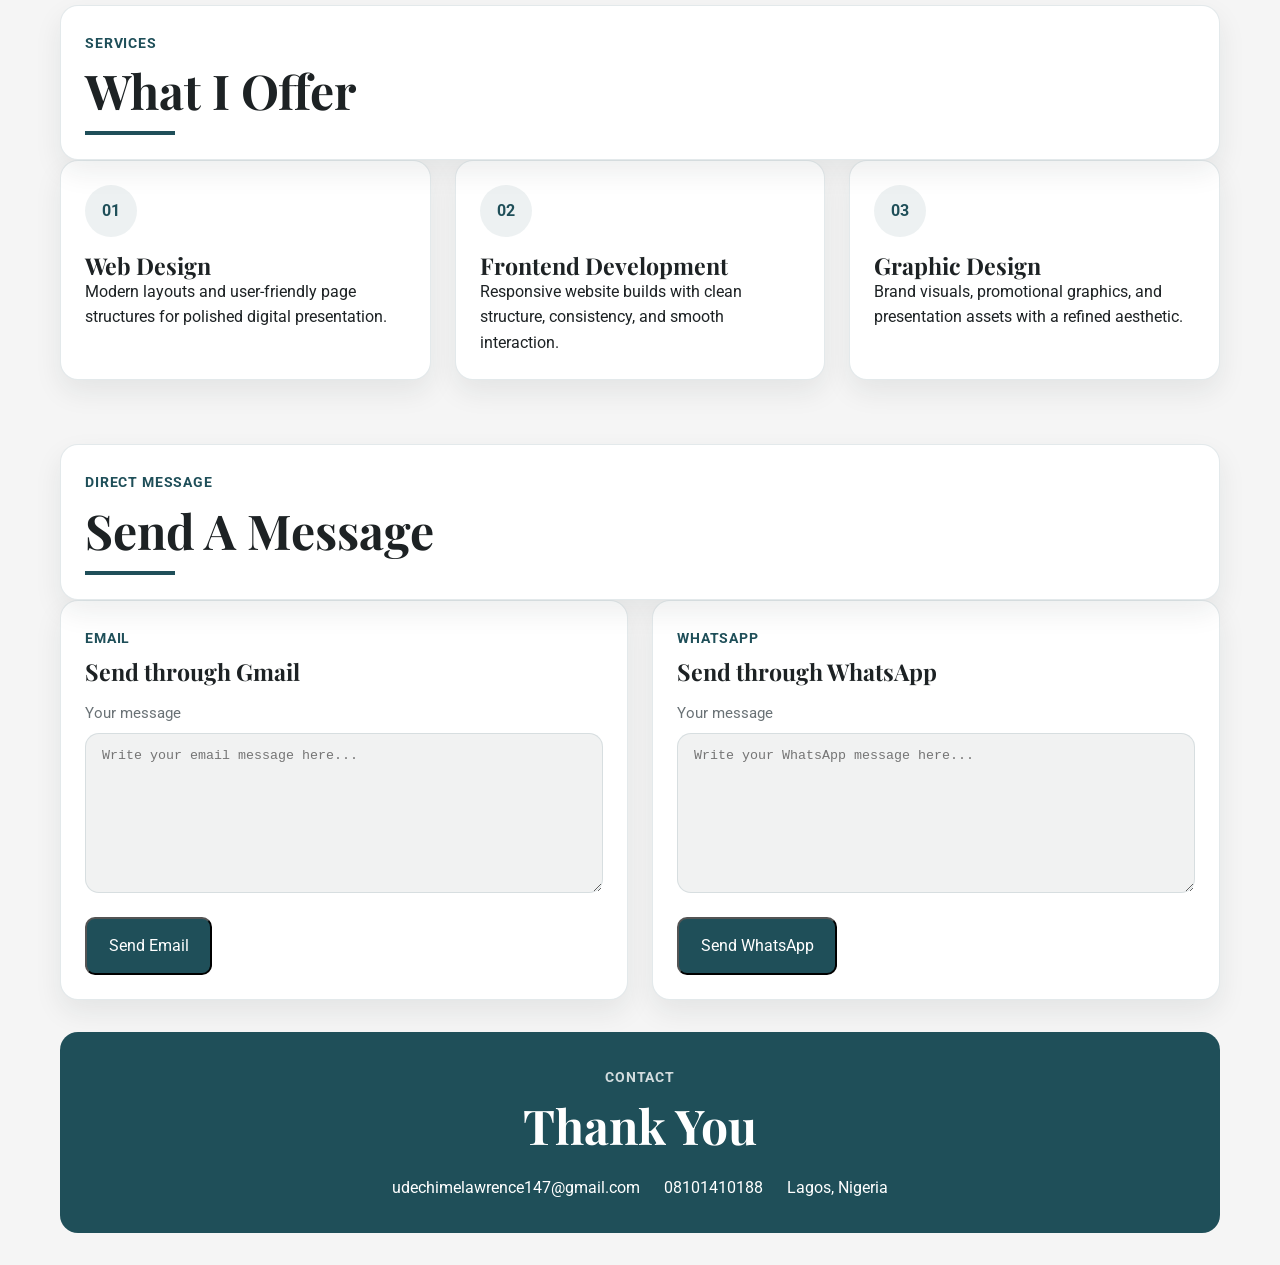
==== commit 66b30018: "Update index.html" ====
--- a/index.html
+++ b/index.html
@@ -10,6 +10,7 @@
   <link rel="stylesheet" href="styles.css">
 </head>
 <body>
+
   <header class="site-header">
     <nav class="navbar">
       <a class="brand" href="index.html">Pablo's Portfolio</a>
@@ -109,7 +110,7 @@
 
     <section class="section reveal">
       <div class="section-heading">
-        <p class="eyebrow">About Us</p>
+        <p class="eyebrow">About Me</p>
         <h2>Story, Structure, and Visual Clarity</h2>
       </div>
       <div class="about-grid">
@@ -184,7 +185,7 @@
 
     <section class="section reveal">
       <div class="section-heading">
-        <p class="eyebrow">Our Team Members</p>
+        <p class="eyebrow">My Team Members</p>
         <h2>People and Roles</h2>
       </div>
       <div class="team-grid">
@@ -233,16 +234,16 @@
         </div>
         <div class="case-copy">
           <p class="eyebrow">Project Two</p>
-          <h2>Dropdown Menu</h2>
-          <p>
-            A focused interface project built around clean navigation behavior and simple frontend interaction.
+          <h2>Hilda Estates</h2>
+          <p>
+            A focused interface project built around clean real estate landing page.
           </p>
           <ul class="case-meta">
             <li>Client: Personal Project</li>
             <li>Role: Frontend Development</li>
-            <li>Type: Interface Study</li>
+            <li>Type: Real Estate Review</li>
           </ul>
-          <a class="button primary" href="https://pabloslic.github.io/Dropdown-Menu/" target="_blank" rel="noreferrer">Visit Website</a>
+          <a class="button primary" href="https://pabloslic.github.io/Hilda_Estates/" target="_blank" rel="noreferrer">Visit Website</a>
         </div>
       </article>
     </section>
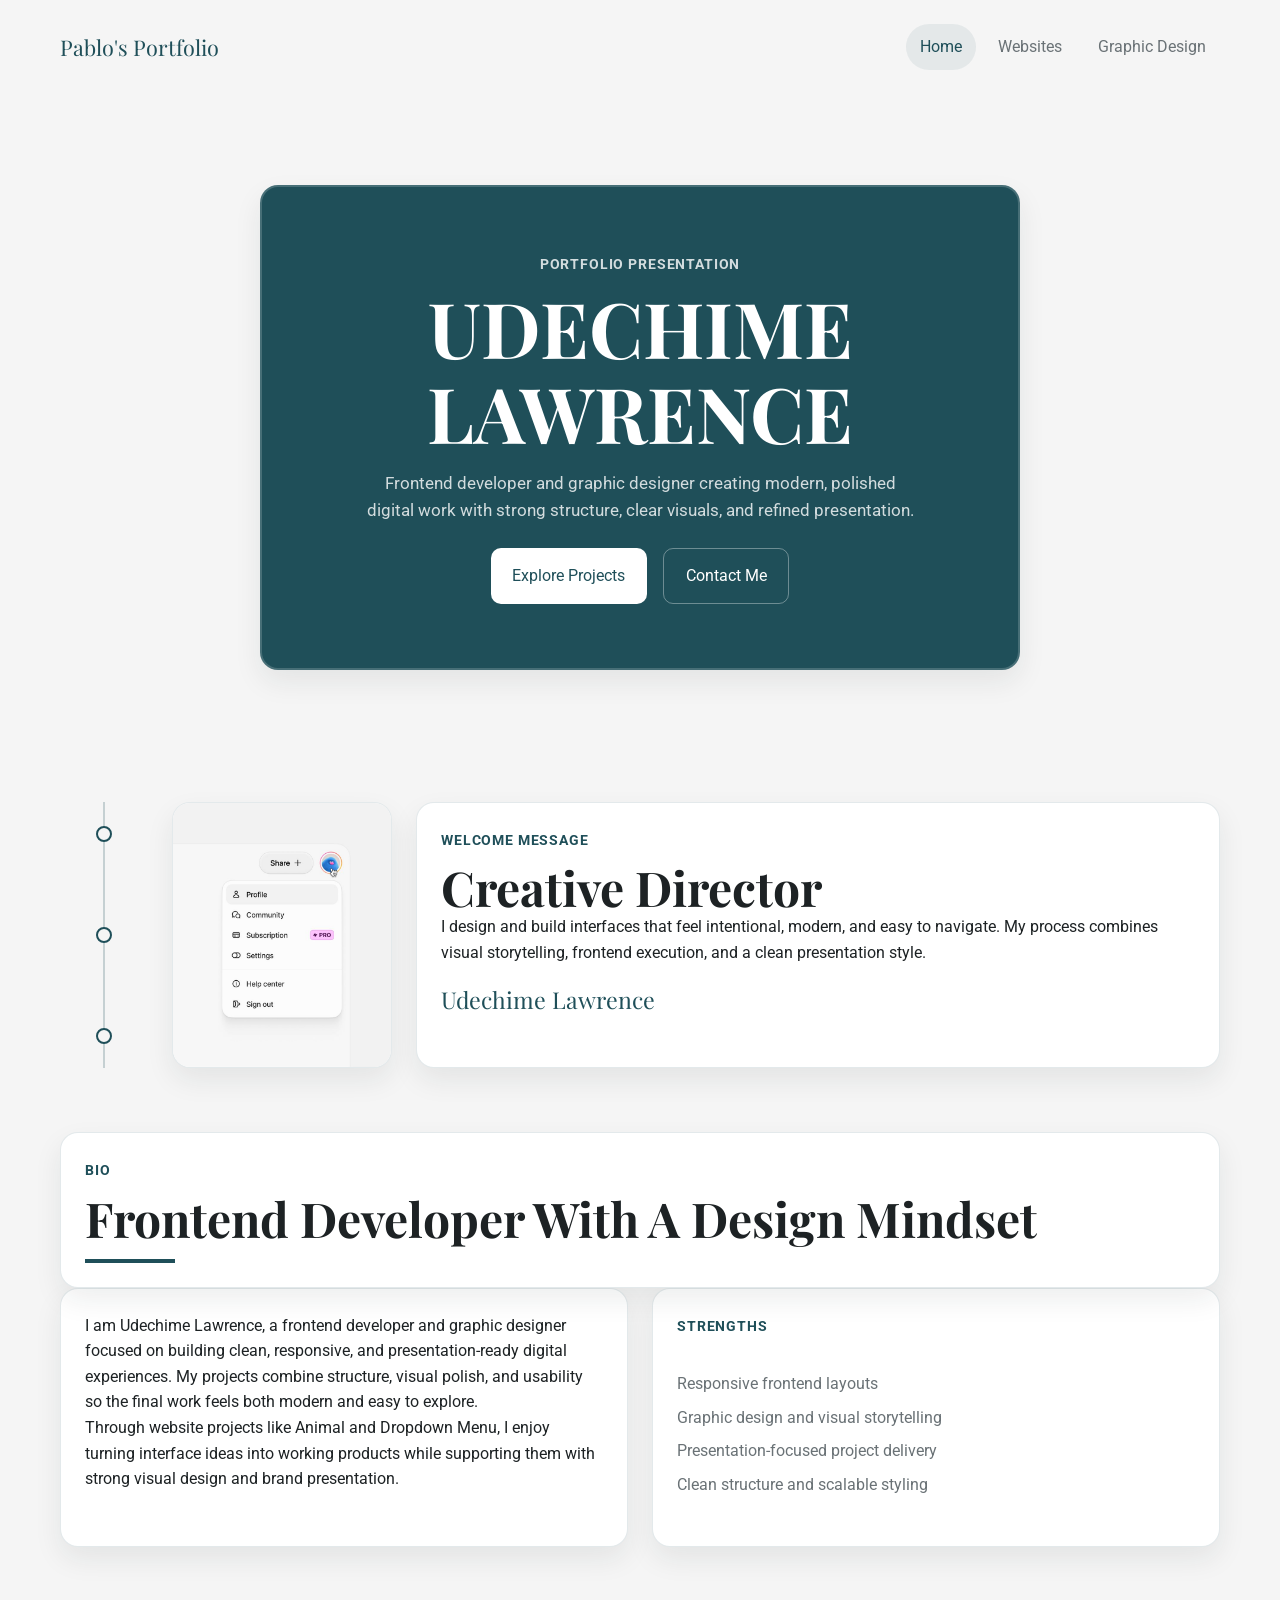
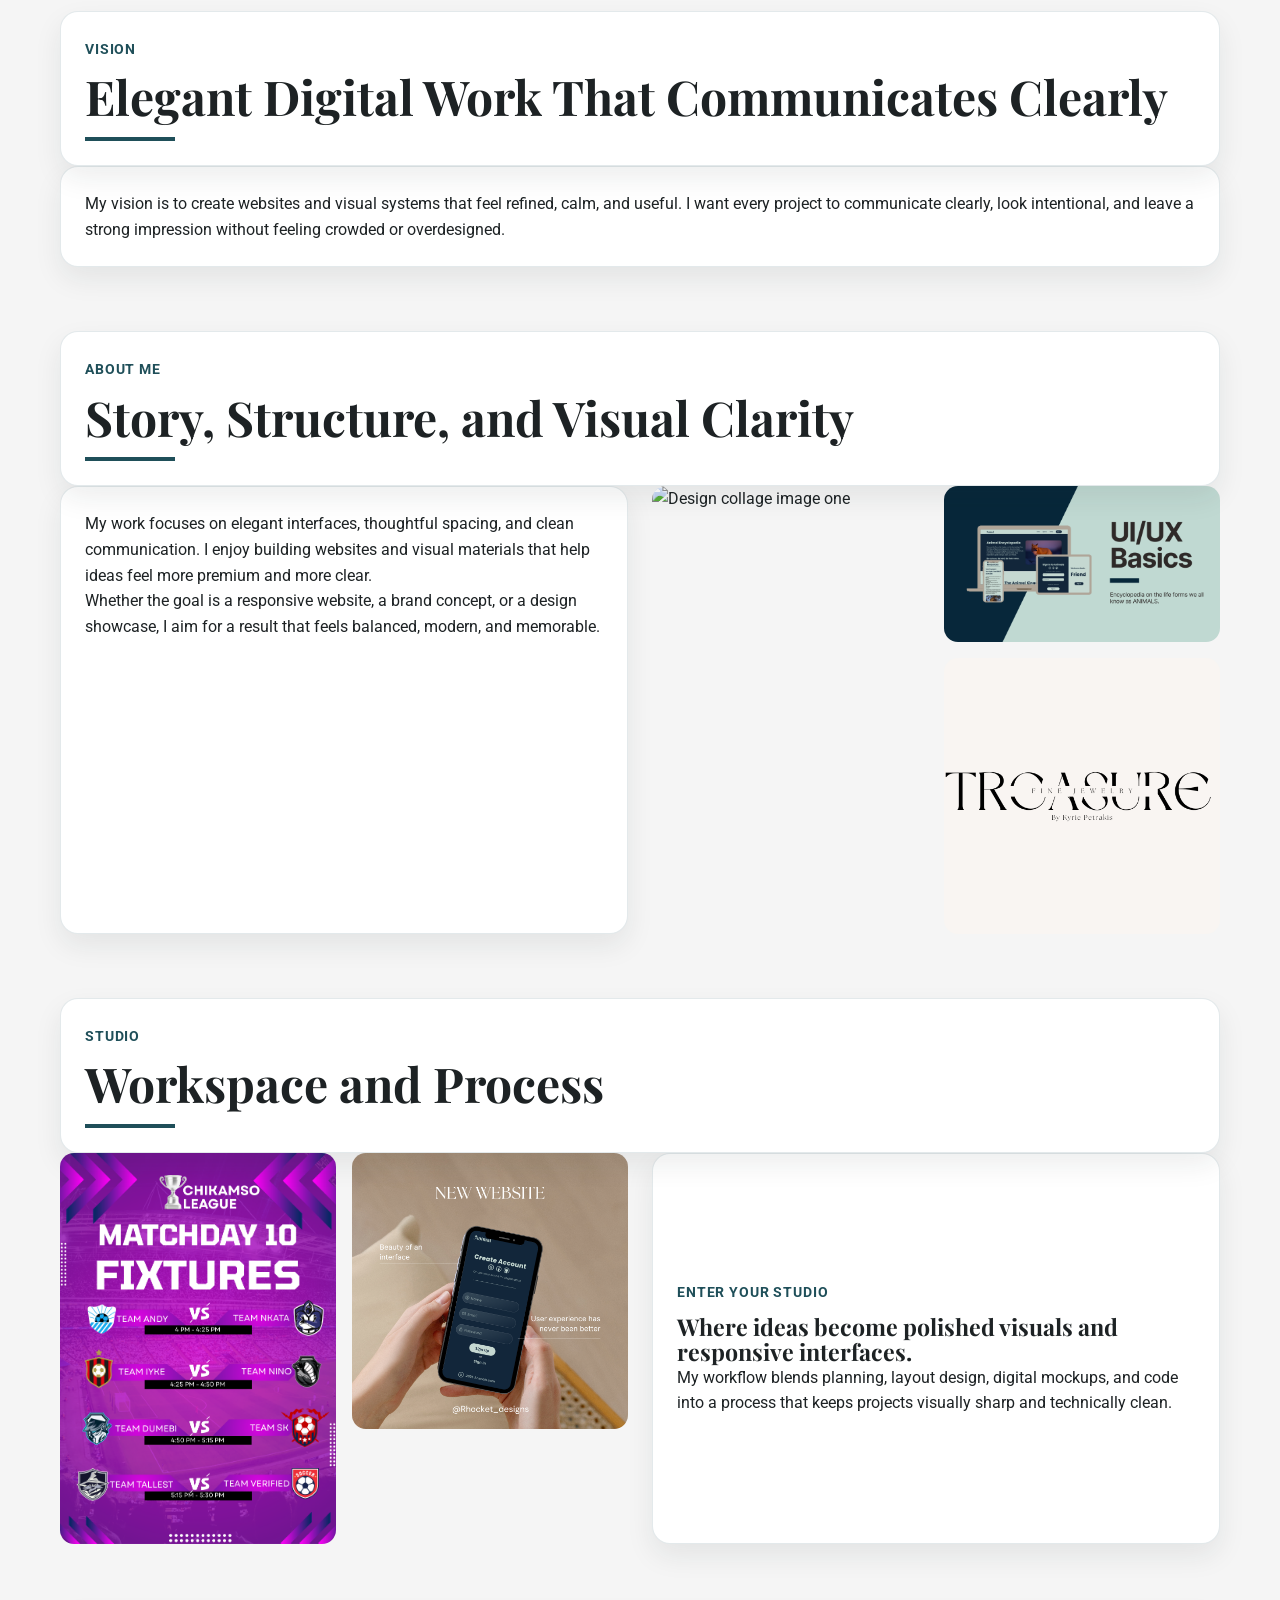
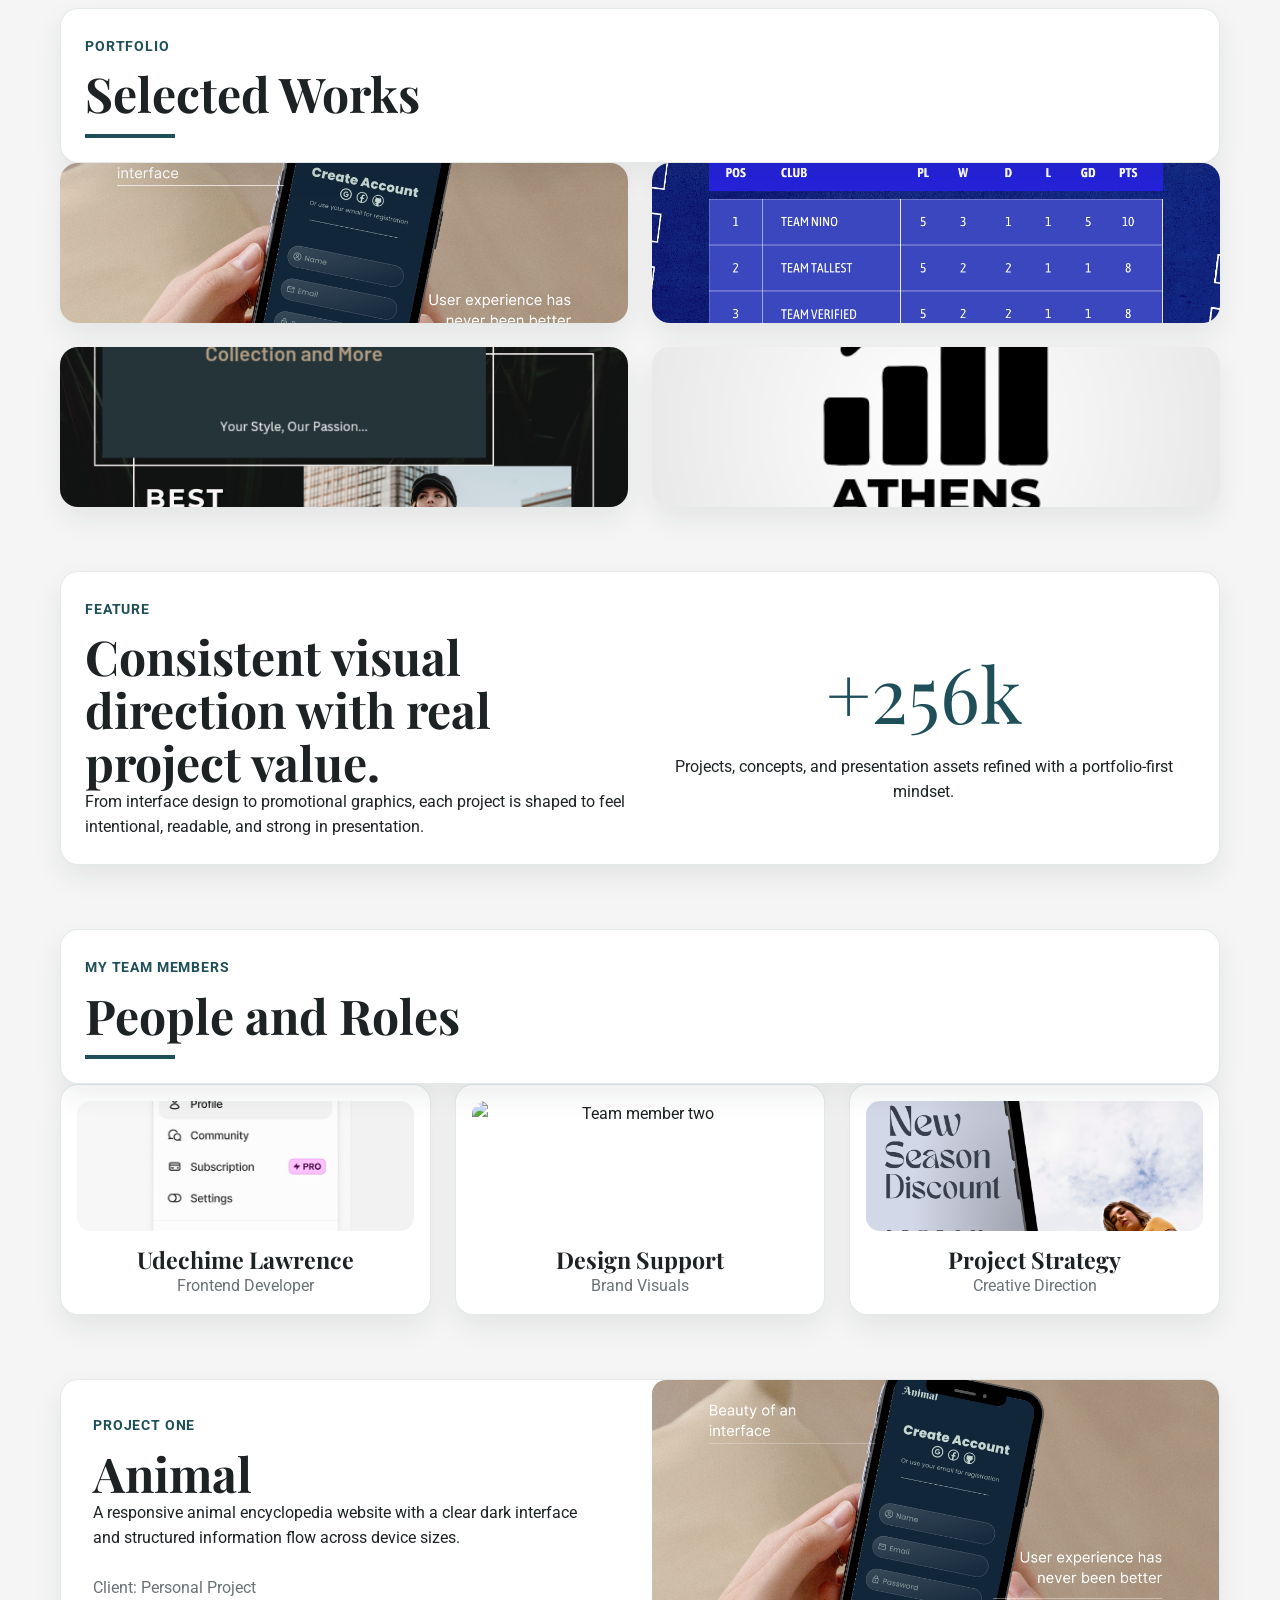
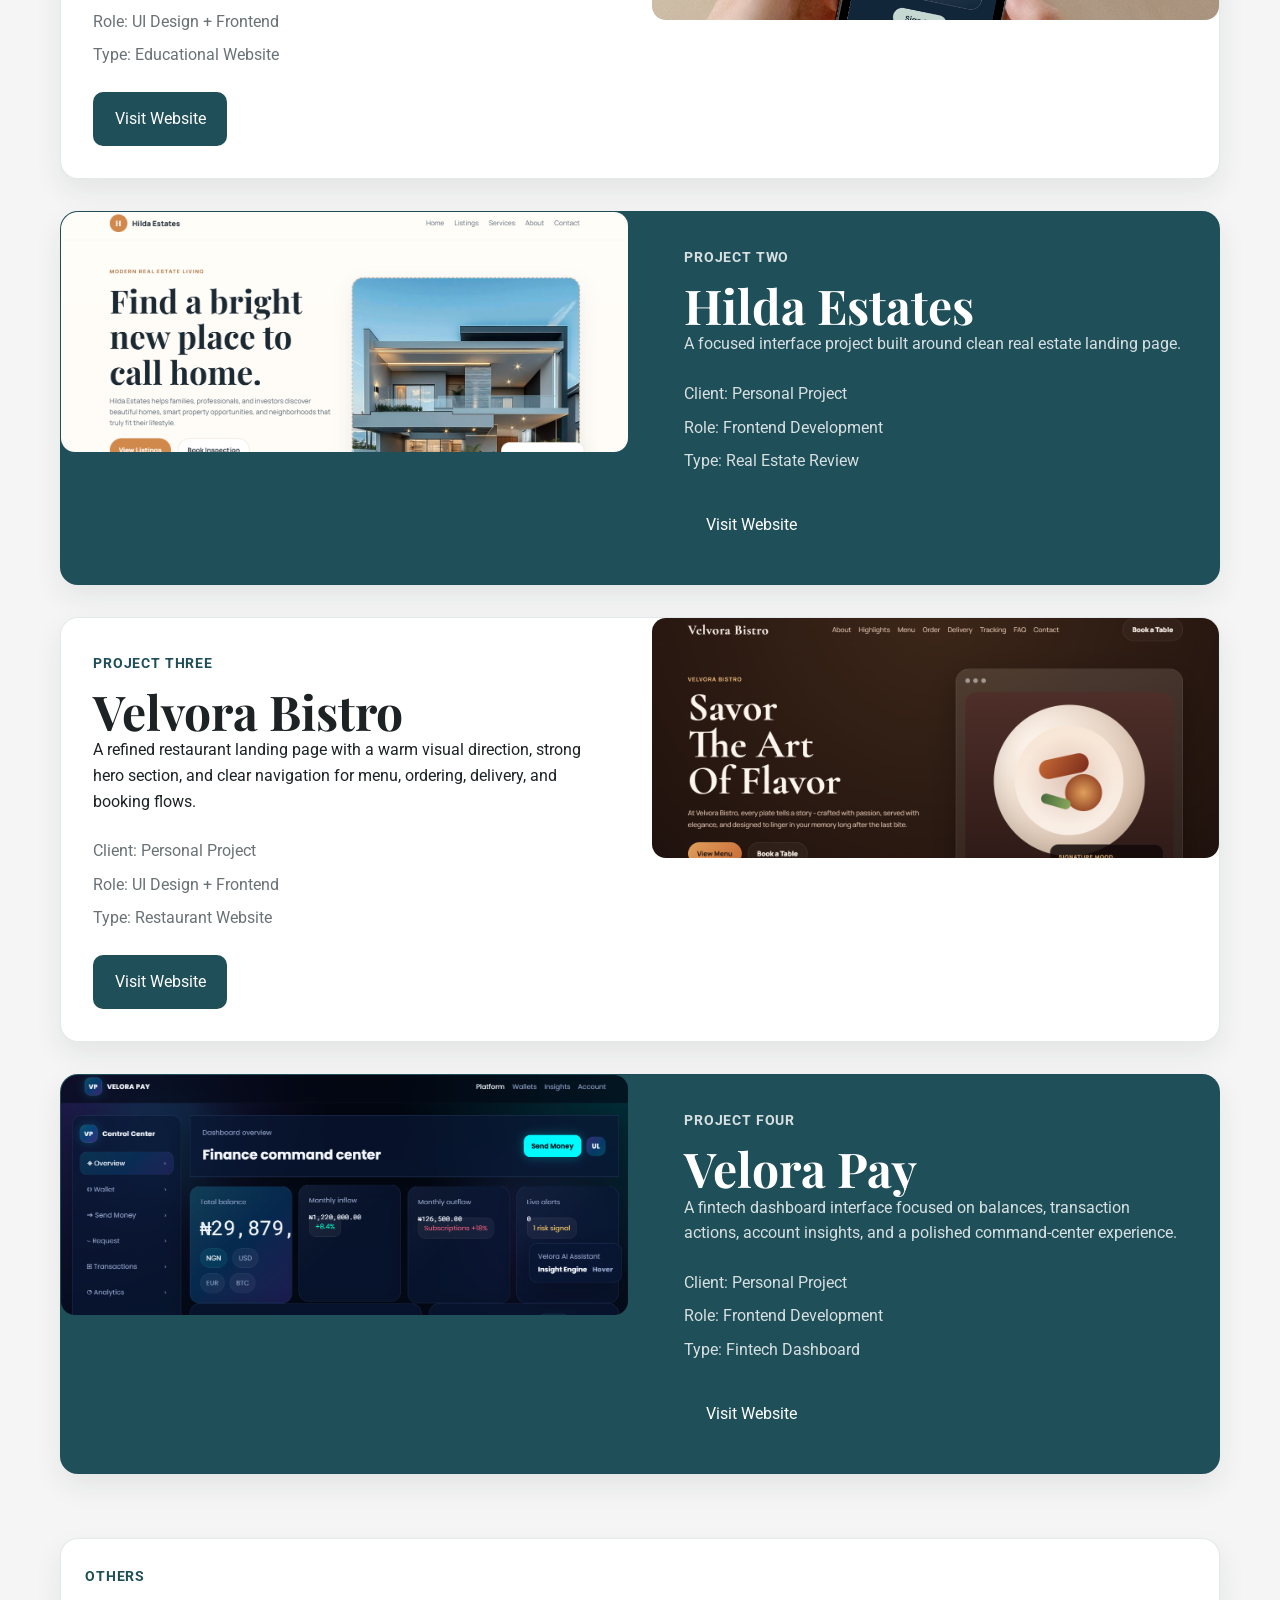
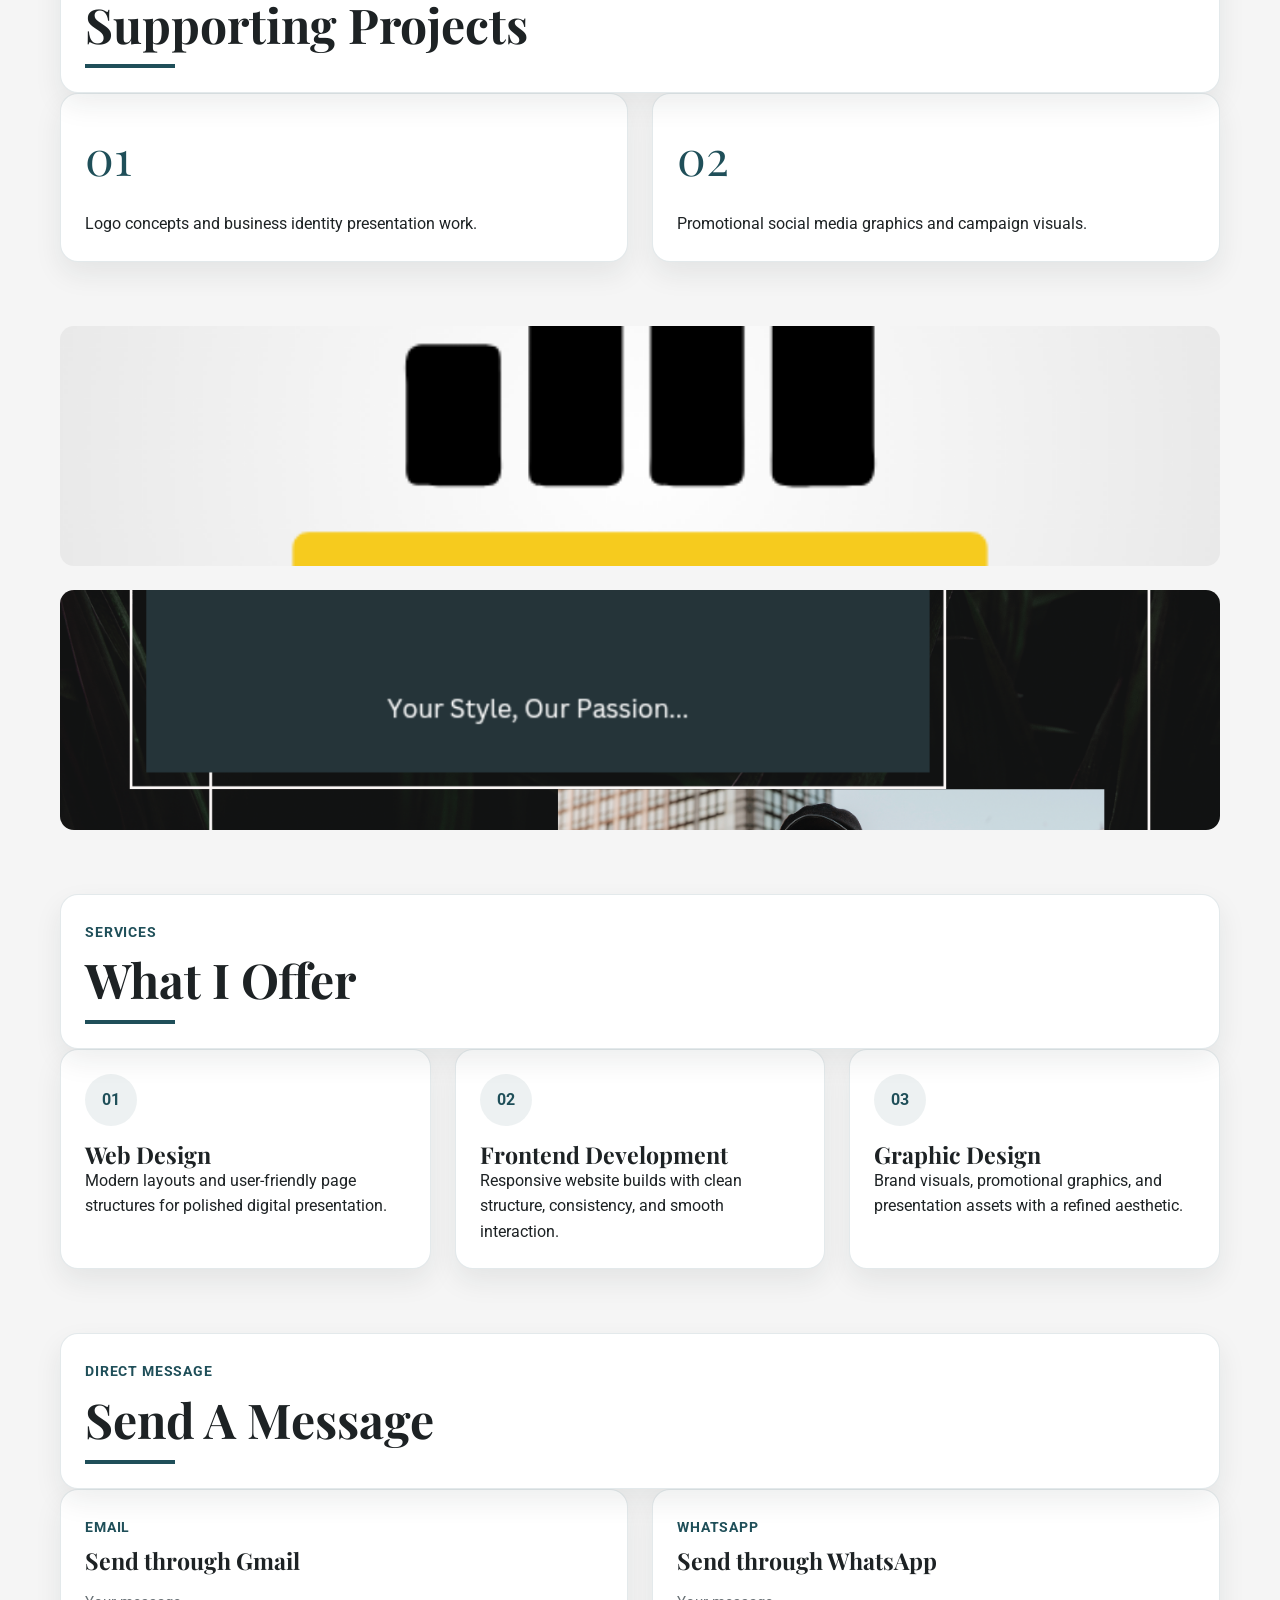
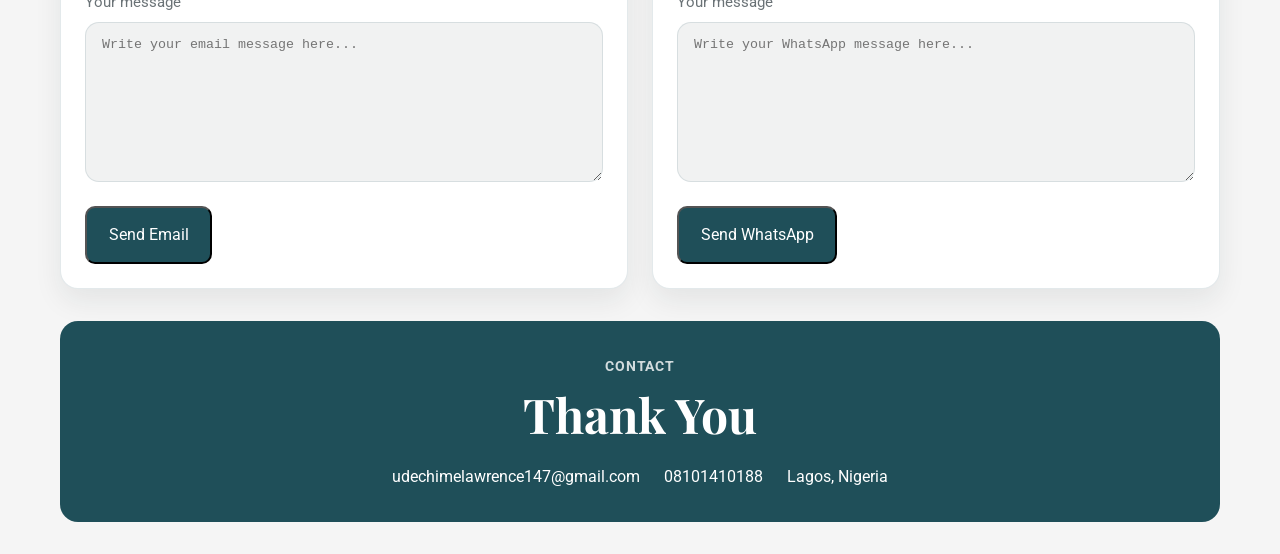
==== commit 328ec38d: "Add new portfolio projects" ====
--- a/index.html
+++ b/index.html
@@ -230,7 +230,7 @@
 
       <article class="case-study case-study-dark">
         <div class="case-media">
-          <img src="images/img 12.jpg" alt="Dropdown menu project preview">
+          <img src="images/hilda-estates.png" alt="Hilda Estates project preview">
         </div>
         <div class="case-copy">
           <p class="eyebrow">Project Two</p>
@@ -244,6 +244,46 @@
             <li>Type: Real Estate Review</li>
           </ul>
           <a class="button primary" href="https://pabloslic.github.io/Hilda_Estates/" target="_blank" rel="noreferrer">Visit Website</a>
+        </div>
+      </article>
+
+      <article class="case-study case-study-light">
+        <div class="case-copy">
+          <p class="eyebrow">Project Three</p>
+          <h2>Velvora Bistro</h2>
+          <p>
+            A refined restaurant landing page with a warm visual direction, strong hero section,
+            and clear navigation for menu, ordering, delivery, and booking flows.
+          </p>
+          <ul class="case-meta">
+            <li>Client: Personal Project</li>
+            <li>Role: UI Design + Frontend</li>
+            <li>Type: Restaurant Website</li>
+          </ul>
+          <a class="button primary" href="https://pabloslic.github.io/Velvora-Resturant/" target="_blank" rel="noreferrer">Visit Website</a>
+        </div>
+        <div class="case-media">
+          <img src="images/velvora-bistro.png" alt="Velvora Bistro project preview">
+        </div>
+      </article>
+
+      <article class="case-study case-study-dark">
+        <div class="case-media">
+          <img src="images/velora-pay.png" alt="Velora Pay project preview">
+        </div>
+        <div class="case-copy">
+          <p class="eyebrow">Project Four</p>
+          <h2>Velora Pay</h2>
+          <p>
+            A fintech dashboard interface focused on balances, transaction actions, account
+            insights, and a polished command-center experience.
+          </p>
+          <ul class="case-meta">
+            <li>Client: Personal Project</li>
+            <li>Role: Frontend Development</li>
+            <li>Type: Fintech Dashboard</li>
+          </ul>
+          <a class="button primary" href="https://pabloslic.github.io/velora_pay/" target="_blank" rel="noreferrer">Visit Website</a>
         </div>
       </article>
     </section>
